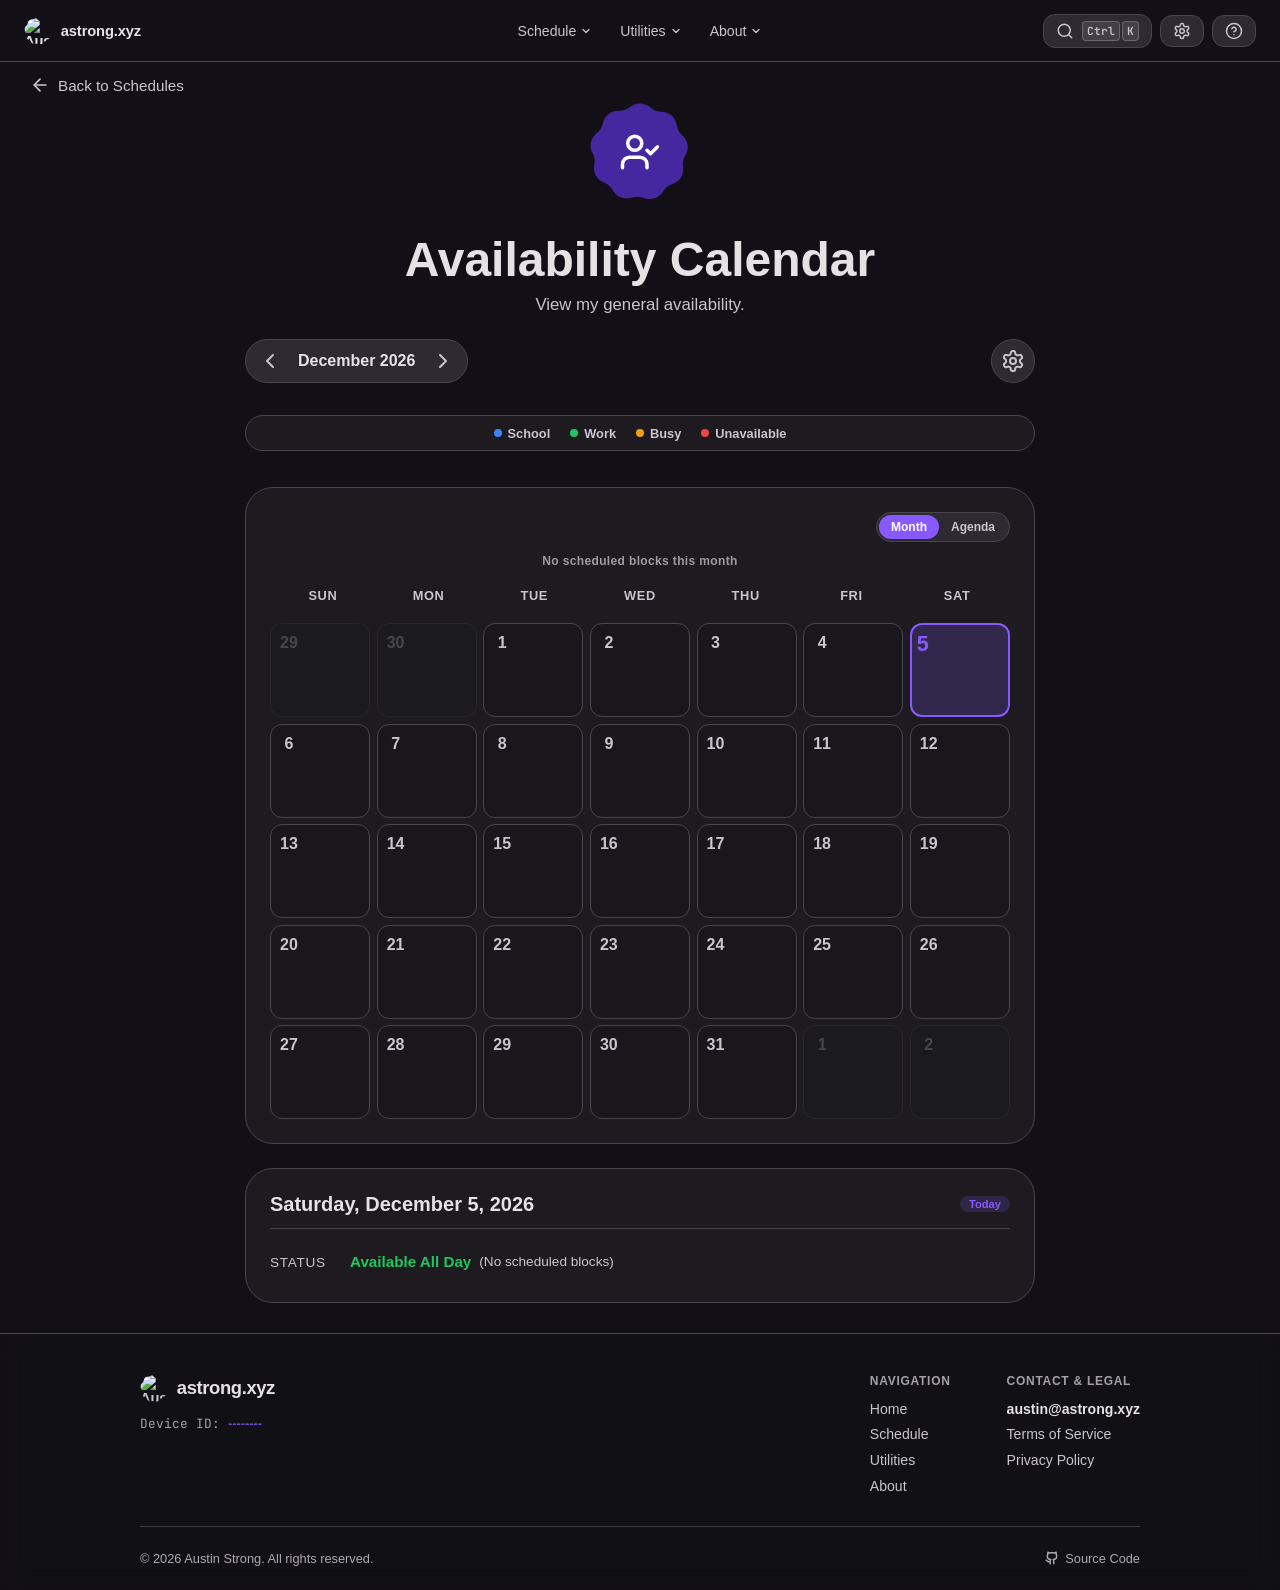
==== availability/index.html @ 1f0ec065 "feat: implement interactive availability schedule calendar with month and agenda views" ====
<!DOCTYPE html>
<html lang="en">

<head>
    <!-- Google tag (gtag.js) -->
    <script async src="https://www.googletagmanager.com/gtag/js?id=G-ZY51JBLESQ"></script>
    <script>
        window.dataLayer = window.dataLayer || [];
        function gtag(){dataLayer.push(arguments);}
        gtag('js', new Date());

        gtag('config', 'G-ZY51JBLESQ');
    </script>
    <meta charset="UTF-8">
    <meta name="viewport" content="width=device-width, initial-scale=1.0">
    <title>Availability Calendar - Austin Strong</title>
    <meta name="description" content="View my general availability, including school, work, busy, and unavailable times.">
    <link rel="icon" href="https://astrong.xyz/assets/images/pfp-nine-sided-cookie.png" type="image/png">
    <link rel="shortcut icon" href="https://astrong.xyz/assets/images/pfp-nine-sided-cookie.png" type="image/png">
    <link rel="apple-touch-icon" href="https://astrong.xyz/assets/images/pfp-nine-sided-cookie.png">
    <link rel="stylesheet" href="style.css?v=1">

    <!-- Discord & Open Graph Meta Tags -->
    <meta name="theme-color" content="#121016">
    <meta property="og:site_name" content="Austin Strong">
    <meta property="og:title" content="Availability Calendar - Austin Strong">
    <meta property="og:description" content="View my general availability, including school, work, busy, and unavailable times.">
    <meta property="og:type" content="website">
    <meta property="og:url" content="https://schedule.astrong.xyz/availability/">
    <meta property="og:image" content="https://astrong.xyz/assets/images/pfp-nine-sided-cookie.png">
    <meta property="og:image:alt" content="Austin Strong Profile">

    <!-- Twitter Card Meta Tags -->
    <meta name="twitter:card" content="summary_large_image">
    <meta name="twitter:title" content="Availability Calendar - Austin Strong">
    <meta name="twitter:description" content="View my general availability, including school, work, busy, and unavailable times.">
    <meta name="twitter:image" content="https://astrong.xyz/assets/images/pfp-nine-sided-cookie.png">

    <!-- Critical Loading Screen Styles -->
    <style>
        #astrong-loading-screen {
            position: fixed;
            top: 0;
            left: 0;
            width: 100vw;
            height: 100vh;
            background-color: #121016;
            display: flex;
            justify-content: center;
            align-items: center;
            z-index: 999999;
            opacity: 1;
            transition: opacity 0.3s ease, visibility 0.3s ease;
            visibility: visible;
        }
        #astrong-loading-screen.fade-out {
            opacity: 0;
            visibility: hidden;
        }
        .loading-spinner {
            width: 58px;
            height: 58px;
            animation: loading-spin 1.2s linear infinite;
            will-change: transform;
        }
        @keyframes loading-spin {
            to { transform: rotate(360deg); }
        }
    </style>
</head>

<body>
    <!-- Universal Loading Screen -->
    <div id="astrong-loading-screen">
        <svg viewBox="0 0 1 1" class="loading-spinner">
            <path d="M0.3955 0.0590C0.4007 0.0547 0.4033 0.0526 0.4057 0.0508C0.4615 0.0081 0.5385 0.0081 0.5943 0.0508C0.5967 0.0526 0.5993 0.0547 0.6045 0.0590C0.6068 0.0609 0.6079 0.0619 0.6091 0.0628C0.6354 0.0837 0.6675 0.0955 0.7010 0.0966C0.7024 0.0966 0.7039 0.0966 0.7069 0.0967C0.7136 0.0968 0.7170 0.0968 0.7199 0.0970C0.7898 0.1005 0.8488 0.1506 0.8644 0.2195C0.8651 0.2224 0.8657 0.2257 0.8670 0.2324C0.8675 0.2353 0.8678 0.2368 0.8681 0.2383C0.8749 0.2713 0.8921 0.3013 0.9170 0.3238C0.9181 0.3248 0.9192 0.3258 0.9215 0.3277C0.9265 0.3321 0.9291 0.3343 0.9313 0.3364C0.9825 0.3845 0.9959 0.4612 0.9640 0.5241C0.9627 0.5267 0.9610 0.5297 0.9577 0.5356C0.9563 0.5382 0.9556 0.5396 0.9549 0.5409C0.9391 0.5706 0.9331 0.6047 0.9379 0.6381C0.9381 0.6396 0.9383 0.6411 0.9388 0.6440C0.9399 0.6507 0.9404 0.6541 0.9408 0.6570C0.9495 0.7272 0.9109 0.7946 0.8465 0.8221C0.8438 0.8232 0.8406 0.8244 0.8343 0.8268C0.8315 0.8279 0.8301 0.8284 0.8288 0.8290C0.7978 0.8415 0.7715 0.8638 0.7539 0.8925C0.7531 0.8937 0.7524 0.8950 0.7508 0.8976C0.7474 0.9034 0.7457 0.9063 0.7441 0.9089C0.7061 0.9682 0.6337 0.9948 0.5668 0.9740C0.5640 0.9732 0.5608 0.9720 0.5545 0.9698C0.5517 0.9688 0.5503 0.9683 0.5489 0.9679C0.5171 0.9573 0.4829 0.9573 0.4511 0.9679C0.4497 0.9683 0.4483 0.9688 0.4455 0.9698C0.4392 0.9720 0.4360 0.9732 0.4332 0.9740C0.3663 0.9948 0.2939 0.9682 0.2559 0.9089C0.2543 0.9063 0.2526 0.9034 0.2492 0.8976C0.2476 0.8950 0.2469 0.8937 0.2461 0.8925C0.2285 0.8638 0.2022 0.8415 0.1712 0.8290C0.1699 0.8284 0.1685 0.8279 0.1657 0.8268C0.1594 0.8244 0.1562 0.8232 0.1535 0.8221C0.0891 0.7946 0.0505 0.7272 0.0592 0.6570C0.0596 0.6541 0.0601 0.6507 0.0612 0.6440C0.0617 0.6411 0.0619 0.6396 0.0621 0.6381C0.0669 0.6047 0.0609 0.5706 0.0451 0.5409C0.0444 0.5396 0.0437 0.5382 0.0423 0.5356C0.0390 0.5297 0.0373 0.5267 0.0360 0.5241C0.0041 0.4612 0.0175 0.3845 0.0687 0.3364C0.0709 0.3343 0.0735 0.3321 0.0785 0.3277C0.0808 0.3258 0.0819 0.3248 0.0830 0.3238C0.1079 0.3013 0.1251 0.2713 0.1319 0.2383C0.1322 0.2368 0.1325 0.2353 0.1330 0.2324C0.1343 0.2257 0.1349 0.2224 0.1356 0.2195C0.1512 0.1506 0.2102 0.1005 0.2801 0.0970C0.2830 0.0968 0.2864 0.0968 0.2931 0.0967C0.2961 0.0966 0.2976 0.0966 0.2990 0.0966C0.3325 0.0955 0.3646 0.0837 0.3909 0.0628C0.3921 0.0619 0.3932 0.0609 0.3955 0.0590Z" fill="#ffffff" />
        </svg>
    </div>

    <!-- Back Arrow -->
    <a href="https://schedule.astrong.xyz" class="back-link">
        <svg xmlns="http://www.w3.org/2000/svg" width="20" height="20" viewBox="0 0 24 24" fill="none" stroke="currentColor" stroke-width="2" stroke-linecap="round" stroke-linejoin="round" class="lucide lucide-arrow-left">
            <line x1="19" y1="12" x2="5" y2="12"></line>
            <polyline points="12 19 5 12 12 5"></polyline>
        </svg>
        Back to Schedules
    </a>

    <!-- Animated cookie shape at top of page -->
    <div class="pfp-wrapper" title="Click/tap to morph shape">
        <div class="pfp-icon-content">
            <svg xmlns="http://www.w3.org/2000/svg" width="24" height="24" viewBox="0 0 24 24" fill="none" stroke="currentColor" stroke-width="2" stroke-linecap="round" stroke-linejoin="round" class="lucide lucide-user-check">
                <path d="M16 21v-2a4 4 0 0 0-4-4H6a4 4 0 0 0-4 4v2" />
                <circle cx="9" cy="7" r="4" />
                <polyline points="16 11 18 13 22 9" />
            </svg>
        </div>
    </div>

    <div class="calendar-container">

        <!-- Uniform Title Heading -->
        <header class="portal-header">
            <div class="portal-title">Availability Calendar</div>
            <p class="portal-description">View my general availability.</p>
        </header>

        <!-- Calendar controls bar -->
        <div class="calendar-controls-bar">
            <div class="navigation-controls">
                <button id="prev-month" aria-label="Previous Month">
                    <svg xmlns="http://www.w3.org/2000/svg" width="24" height="24" viewBox="0 0 24 24" fill="none" stroke="currentColor" stroke-width="2" stroke-linecap="round" stroke-linejoin="round" class="lucide lucide-chevron-left">
                        <polyline points="15 18 9 12 15 6"></polyline>
                    </svg>
                </button>
                <h2 id="current-month-year">August 2026</h2>
                <button id="next-month" aria-label="Next Month">
                    <svg xmlns="http://www.w3.org/2000/svg" width="24" height="24" viewBox="0 0 24 24" fill="none" stroke="currentColor" stroke-width="2" stroke-linecap="round" stroke-linejoin="round" class="lucide lucide-chevron-right">
                        <polyline points="9 18 15 12 9 6"></polyline>
                    </svg>
                </button>
            </div>

            <div class="header-action-controls" style="display: flex; gap: 8px; align-items: center;">
                <button id="settings-toggle" class="settings-toggle" aria-label="Toggle Settings">
                    <svg xmlns="http://www.w3.org/2000/svg" width="24" height="24" viewBox="0 0 24 24" fill="none" stroke="currentColor" stroke-width="2" stroke-linecap="round" stroke-linejoin="round" class="lucide lucide-settings">
                        <path d="M12.22 2h-.44a2 2 0 0 0-2 2v.18a2 2 0 0 1-1 1.73l-.43.25a2 2 0 0 1-2 0l-.15-.08a2 2 0 0 0-2.73.73l-.22.38a2 2 0 0 0 .73 2.73l.15.1a2 2 0 0 1 1 1.72v.51a2 2 0 0 1-1 1.74l-.15.09a2 2 0 0 0-.73 2.73l.22.38a2 2 0 0 0 2.73.73l.15-.08a2 2 0 0 1 2 0l.43.25a2 2 0 0 1 1 1.73V20a2 2 0 0 0 2 2h.44a2 2 0 0 0 2-2v-.18a2 2 0 0 1 1-1.73l.43-.25a2 2 0 0 1 2 0l.15.08a2 2 0 0 0 2.73-.73l.22-.39a2 2 0 0 0-.73-2.73l-.15-.08a2 2 0 0 1-1-1.74v-.5a2 2 0 0 1 1-1.74l.15-.1a2 2 0 0 0 .73-2.73l-.22-.38a2 2 0 0 0-2.73-.73l-.15.08a2 2 0 0 1-2 0l-.43-.25a2 2 0 0 1-1-1.73V4a2 2 0 0 0-2-2z"></path>
                        <circle cx="12" cy="12" r="3"></circle>
                    </svg>
                </button>
            </div>
        </div>

        <!-- Collapsible Settings Tray -->
        <div id="settings-tray" class="settings-tray hidden">
            <div class="settings-group">
                <span class="settings-label">
                    <svg xmlns="http://www.w3.org/2000/svg" width="14" height="14" viewBox="0 0 24 24" fill="none" stroke="currentColor" stroke-width="2" stroke-linecap="round" stroke-linejoin="round"><circle cx="12" cy="12" r="10"/><polyline points="12 6 12 12 16 14"/></svg>
                    Time Format
                </span>
                <div class="toggle-group">
                    <button id="btn-format-12h" class="toggle-option active">12H</button>
                    <button id="btn-format-24h" class="toggle-option">24H</button>
                </div>
            </div>
            <div class="settings-group">
                <span class="settings-label">
                    <svg xmlns="http://www.w3.org/2000/svg" width="14" height="14" viewBox="0 0 24 24" fill="none" stroke="currentColor" stroke-width="2" stroke-linecap="round" stroke-linejoin="round"><rect x="3" y="4" width="18" height="18" rx="2" ry="2"/><line x1="16" y1="2" x2="16" y2="6"/><line x1="8" y1="2" x2="8" y2="6"/><line x1="3" y1="10" x2="21" y2="10"/></svg>
                    Week Start
                </span>
                <div class="toggle-group">
                    <button id="btn-week-sun" class="toggle-option active">Sun</button>
                    <button id="btn-week-mon" class="toggle-option">Mon</button>
                </div>
            </div>
            <div class="settings-group">
                <span class="settings-label">
                    <svg xmlns="http://www.w3.org/2000/svg" width="14" height="14" viewBox="0 0 24 24" fill="none" stroke="currentColor" stroke-width="2" stroke-linecap="round" stroke-linejoin="round"><path d="M1 12s4-8 11-8 11 8 11 8-4 8-11 8-11-8-11-8z"/><circle cx="12" cy="12" r="3"/></svg>
                    Adjacent Days
                </span>
                <div class="toggle-group">
                    <button id="btn-adjacent-on" class="toggle-option active">Show</button>
                    <button id="btn-adjacent-off" class="toggle-option">Hide</button>
                </div>
            </div>
            <div class="settings-group">
                <span class="settings-label">
                    <svg xmlns="http://www.w3.org/2000/svg" width="14" height="14" viewBox="0 0 24 24" fill="none" stroke="currentColor" stroke-width="2" stroke-linecap="round" stroke-linejoin="round"><path d="M21 15v4a2 2 0 0 1-2 2H5a2 2 0 0 1-2-2v-4"/><polyline points="7 10 12 15 17 10"/><line x1="12" y1="15" x2="12" y2="3"/></svg>
                    Export Events
                </span>
                <div class="export-tray-buttons">
                    <button id="export-ics-btn" class="export-tray-btn" title="Download iCal (.ics) File">
                        <svg xmlns="http://www.w3.org/2000/svg" width="14" height="14" viewBox="0 0 24 24" fill="none" stroke="currentColor" stroke-width="2" stroke-linecap="round" stroke-linejoin="round">
                            <path d="M21 15v4a2 2 0 0 1-2 2H5a2 2 0 0 1-2-2v-4"/>
                            <polyline points="7 10 12 15 17 10"/>
                            <line x1="12" y1="15" x2="12" y2="3"/>
                        </svg>
                        <span>Export as .ics</span>
                    </button>
                </div>
            </div>
        </div>

        <!-- Legend / Event Key -->
        <div class="event-legend-bar">
            <div class="legend-item"><span class="legend-dot dot-school"></span><span>School</span></div>
            <div class="legend-item"><span class="legend-dot dot-work"></span><span>Work</span></div>
            <div class="legend-item"><span class="legend-dot dot-busy"></span><span>Busy</span></div>
            <div class="legend-item"><span class="legend-dot dot-unavailable"></span><span>Unavailable</span></div>
        </div>

        <!-- Calendar Card -->
        <main class="calendar-card">
            <!-- View Switcher -->
            <div class="view-switcher-container">
                <div class="view-switcher">
                    <button id="btn-view-month" class="switcher-btn active">Month</button>
                    <button id="btn-view-agenda" class="switcher-btn">Agenda</button>
                </div>
            </div>

            <!-- Month Summary -->
            <div class="month-summary" id="month-summary"></div>

            <!-- Month Calendar Grid View -->
            <div id="month-view-container">
                <!-- Weekdays Label Header -->
                <div class="weekdays-grid" id="weekdays-header">
                    <div>Sun</div>
                    <div>Mon</div>
                    <div>Tue</div>
                    <div>Wed</div>
                    <div>Thu</div>
                    <div>Fri</div>
                    <div>Sat</div>
                </div>

                <!-- Calendar Days Grid -->
                <div id="calendar-days" class="days-grid">
                    <!-- Injected dynamically by script.js -->
                </div>
            </div>

            <!-- Agenda/List View Container -->
            <div id="agenda-view-container" class="hidden">
                <div id="agenda-list" class="agenda-list">
                    <!-- Injected dynamically by script.js -->
                </div>
            </div>
        </main>

        <!-- Selected Day Shift Detail Panel -->
        <section class="details-card" id="details-card">
            <div class="details-placeholder" id="details-placeholder">
                <svg xmlns="http://www.w3.org/2000/svg" width="40" height="40" viewBox="0 0 24 24" fill="none" stroke="currentColor" stroke-width="2" stroke-linecap="round" stroke-linejoin="round" class="lucide lucide-calendar" style="margin-bottom: 0.5rem;">
                    <rect x="3" y="4" width="18" height="18" rx="2" ry="2"></rect>
                    <line x1="16" y1="2" x2="16" y2="6"></line>
                    <line x1="8" y1="2" x2="8" y2="6"></line>
                    <line x1="3" y1="10" x2="21" y2="10"></line>
                </svg>
                <p>Select a day to view detailed availability.</p>
            </div>
            <div class="details-content hidden" id="details-content">
                <div class="details-header">
                    <h3 id="details-date">Date</h3>
                    <span class="countdown-badge" id="details-countdown"></span>
                </div>
                <div class="details-body" id="details-events-list">
                    <!-- Injected dynamically -->
                </div>
            </div>
        </section>
    </div>

    <!-- Scripts -->
    <script src="/universal.js" defer></script>
    <script src="script.js" defer></script>
</body>

</html>
---- availability/style.css ----
@import "../starbucks/style.css";

/* Legend Bar */
.event-legend-bar {
    display: flex;
    justify-content: center;
    align-items: center;
    flex-wrap: wrap;
    gap: 1.25rem;
    padding: 0.6rem 1.25rem;
    margin-bottom: 0.75rem;
    background: var(--surface);
    border: 1px solid var(--outline);
    border-radius: 20px;
    animation: slide-down 0.2s ease-out;
}

.legend-item {
    display: inline-flex;
    align-items: center;
    gap: 6px;
    font-size: 0.8rem;
    font-weight: 600;
    color: var(--on-surface-variant);
    user-select: none;
    -webkit-user-select: none;
}

.legend-dot {
    width: 8px;
    height: 8px;
    border-radius: 50%;
    display: inline-block;
    flex-shrink: 0;
}

.dot-school { background: #3b82f6; }
.dot-work { background: #22c55e; }
.dot-busy { background: #f59e0b; }
.dot-unavailable { background: #ef4444; }

/* Day Cell Layout (Desktop): Increased vertical space to fit 3 events cleanly */
.day-cell {
    min-height: 94px;
    aspect-ratio: auto;
    padding: 6px 5px;
    display: flex;
    flex-direction: column;
    justify-content: flex-start;
    align-items: flex-start;
    gap: 3px;
    box-sizing: border-box;
}

.day-cell .day-number {
    margin-bottom: 1px;
    flex-shrink: 0;
}

.day-cell-spacer {
    min-height: 94px;
    aspect-ratio: auto;
}

/* Event Container & Chips (Desktop) */
.day-events-container {
    display: flex;
    flex-direction: column;
    gap: 2px;
    width: 100%;
    margin-top: auto;
}

.shift-tag {
    font-size: 0.65rem;
    font-weight: 600;
    border-radius: 4px;
    padding: 2px 4px;
    width: 100%;
    text-align: center;
    white-space: nowrap;
    overflow: hidden;
    text-overflow: ellipsis;
    box-sizing: border-box;
    line-height: 1.35;
    margin-top: 0;
}

.shift-tag.tag-school {
    background: #1e3a8a;
    color: #93c5fd;
}
:root.light-mode .shift-tag.tag-school {
    background: #dbeafe;
    color: #1e40af;
}

.shift-tag.tag-work {
    background: #14532d;
    color: #86efac;
}
:root.light-mode .shift-tag.tag-work {
    background: #dcfce7;
    color: #166534;
}

.shift-tag.tag-busy {
    background: #78350f;
    color: #fde68a;
}
:root.light-mode .shift-tag.tag-busy {
    background: #fef3c7;
    color: #92400e;
}

.shift-tag.tag-unavailable {
    background: #7f1d1d;
    color: #fca5a5;
}
:root.light-mode .shift-tag.tag-unavailable {
    background: #fee2e2;
    color: #991b1b;
}

.shift-tag.tag-more {
    background: var(--surface-variant);
    color: var(--on-surface-variant);
    font-weight: 500;
    opacity: 0.85;
}

/* Day Dots Container (Mobile indicator dots) */
.day-dots-container {
    display: none;
    justify-content: center;
    align-items: center;
    gap: 3px;
    margin-top: 3px;
    width: 100%;
    flex-wrap: wrap;
}

.event-dot {
    width: 5px;
    height: 5px;
    border-radius: 50%;
    display: inline-block;
    flex-shrink: 0;
}

/* Event Detail Items in Details Panel */
.availability-event-item {
    display: flex;
    flex-direction: column;
    gap: 0.35rem;
    padding: 0.75rem 0;
    border-bottom: 1px solid var(--outline);
}

.availability-event-item:last-child {
    border-bottom: none;
    padding-bottom: 0;
}

.availability-event-item:first-child {
    padding-top: 0;
}

.event-type-badge {
    font-size: 0.7rem;
    font-weight: 700;
    padding: 2px 8px;
    border-radius: 12px;
    width: fit-content;
    text-transform: uppercase;
    letter-spacing: 0.04em;
    margin-bottom: 0.2rem;
}

.badge-school {
    background: rgba(59, 130, 246, 0.18);
    color: #60a5fa;
    border: 1px solid rgba(59, 130, 246, 0.4);
}

.badge-work {
    background: rgba(34, 197, 94, 0.18);
    color: #4ade80;
    border: 1px solid rgba(34, 197, 94, 0.4);
}

.badge-busy {
    background: rgba(245, 158, 11, 0.18);
    color: #fbbf24;
    border: 1px solid rgba(245, 158, 11, 0.4);
}

.badge-unavailable {
    background: rgba(239, 68, 68, 0.18);
    color: #f87171;
    border: 1px solid rgba(239, 68, 68, 0.4);
}

/* Agenda View Typography: Labels bold, times regular */
.agenda-time {
    font-weight: 400;
}

.agenda-time-range {
    font-weight: 400;
}

.agenda-event-label {
    font-weight: 700;
    color: var(--on-surface);
}

.agenda-event-time-val {
    font-weight: 400;
    color: var(--on-surface-variant);
}

/* Mobile Responsiveness */
@media (max-width: 768px) {
    .event-legend-bar {
        gap: 0.75rem;
        padding: 0.5rem 0.75rem;
    }
    .legend-item {
        font-size: 0.75rem;
    }
}

/* Mobile View (<= 600px): Hide text tags and show respective colored dots instead */
@media (max-width: 600px) {
    .day-events-container {
        display: none !important;
    }

    .day-dots-container {
        display: flex;
    }

    .day-cell {
        min-height: auto;
        aspect-ratio: 1;
        justify-content: center;
        align-items: center;
        padding: 0.25rem;
        border-radius: 8px;
    }

    .day-cell-spacer {
        min-height: auto;
        aspect-ratio: 1;
    }

    .day-number {
        margin: 0;
        font-size: 0.82rem;
        width: 22px;
        height: 22px;
    }

    .event-legend-bar {
        gap: 0.5rem;
        padding: 0.4rem 0.6rem;
    }

    .legend-item {
        font-size: 0.7rem;
        gap: 4px;
    }

    .legend-dot {
        width: 7px;
        height: 7px;
    }
}

@media (max-width: 420px) {
    .day-cell {
        padding: 0.2rem;
        border-radius: 6px;
    }

    .day-number {
        font-size: 0.78rem;
        width: 20px;
        height: 20px;
    }

    .event-dot {
        width: 4.5px;
        height: 4.5px;
    }

    .day-dots-container {
        gap: 2.5px;
        margin-top: 2px;
    }

    .event-type-badge {
        font-size: 0.65rem;
        padding: 1px 6px;
    }
}
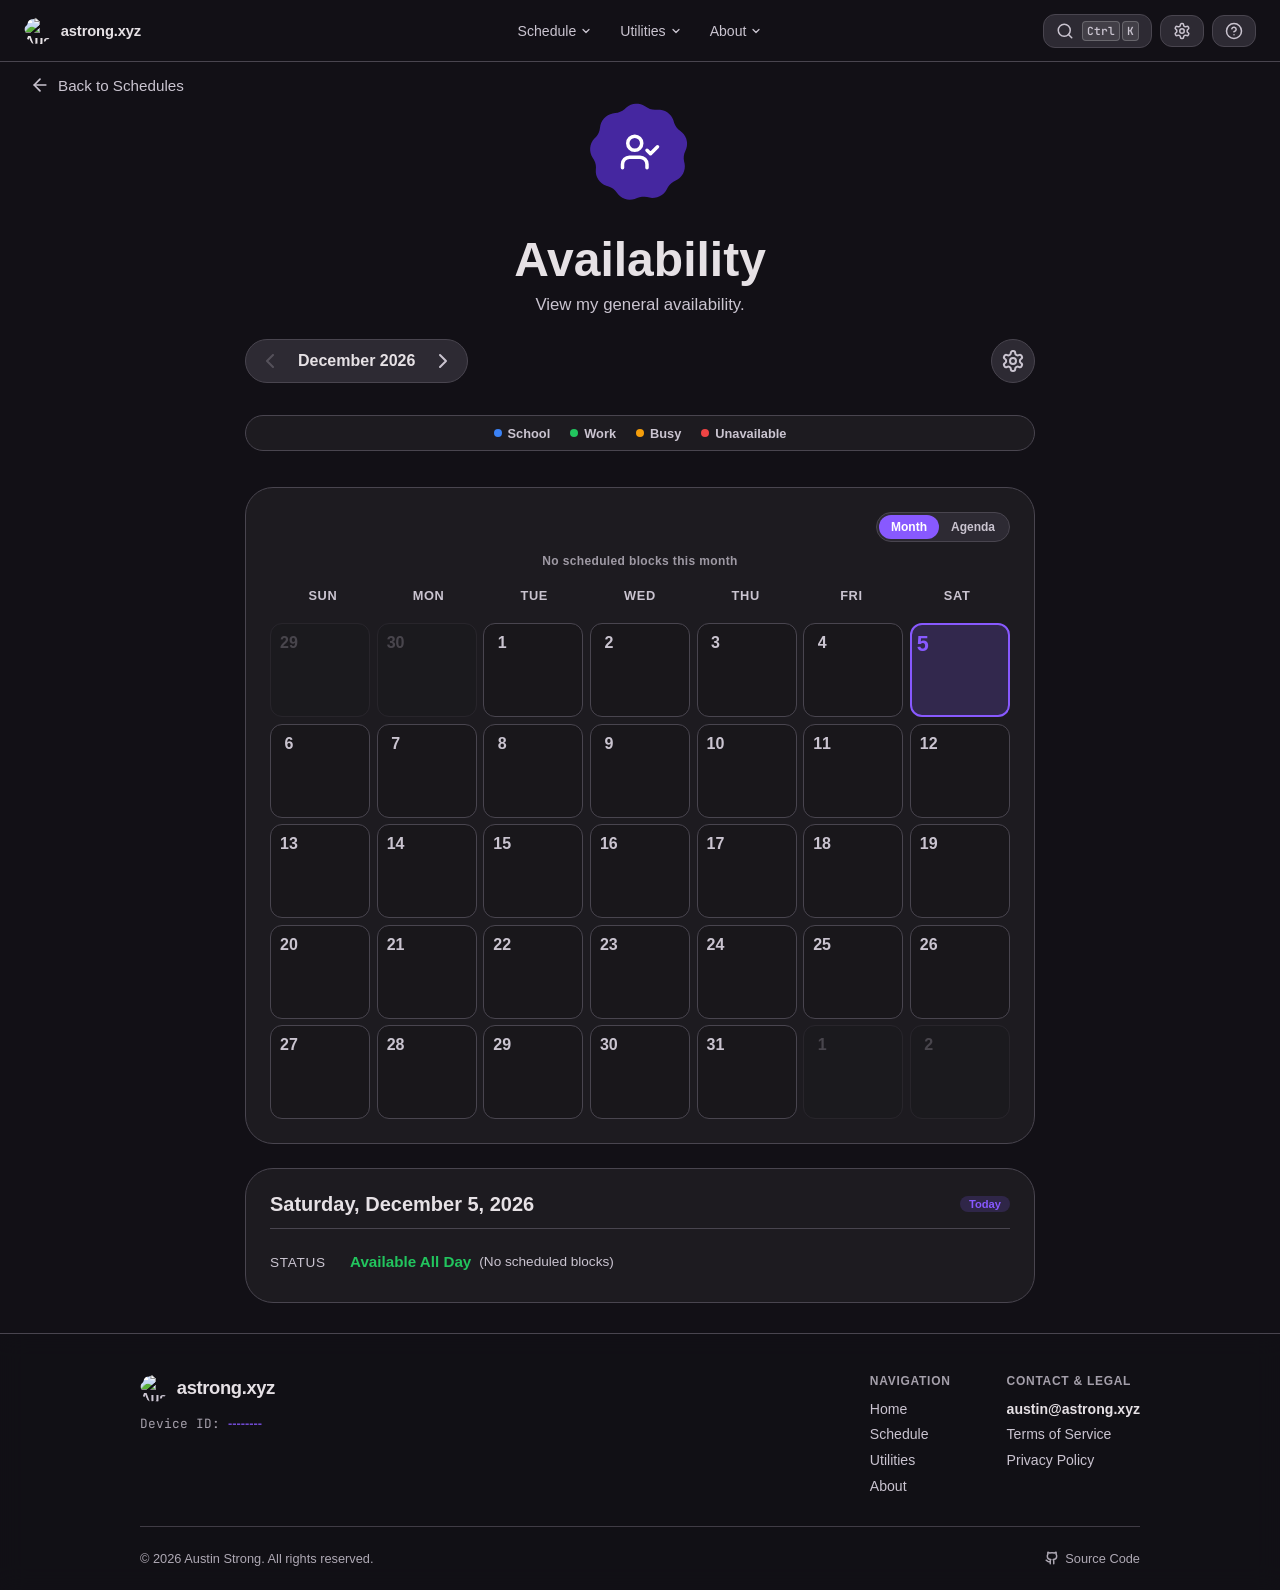
==== commit 8a90c5a6: "feat: add school and availability schedule pages with semester toggling and loading animations" ====
--- a/availability/index.html
+++ b/availability/index.html
@@ -13,7 +13,7 @@
     </script>
     <meta charset="UTF-8">
     <meta name="viewport" content="width=device-width, initial-scale=1.0">
-    <title>Availability Calendar - Austin Strong</title>
+    <title>Availability - Austin Strong</title>
     <meta name="description" content="View my general availability, including school, work, busy, and unavailable times.">
     <link rel="icon" href="https://astrong.xyz/assets/images/pfp-nine-sided-cookie.png" type="image/png">
     <link rel="shortcut icon" href="https://astrong.xyz/assets/images/pfp-nine-sided-cookie.png" type="image/png">
@@ -23,7 +23,7 @@
     <!-- Discord & Open Graph Meta Tags -->
     <meta name="theme-color" content="#121016">
     <meta property="og:site_name" content="Austin Strong">
-    <meta property="og:title" content="Availability Calendar - Austin Strong">
+    <meta property="og:title" content="Availability - Austin Strong">
     <meta property="og:description" content="View my general availability, including school, work, busy, and unavailable times.">
     <meta property="og:type" content="website">
     <meta property="og:url" content="https://schedule.astrong.xyz/availability/">
@@ -32,7 +32,7 @@
 
     <!-- Twitter Card Meta Tags -->
     <meta name="twitter:card" content="summary_large_image">
-    <meta name="twitter:title" content="Availability Calendar - Austin Strong">
+    <meta name="twitter:title" content="Availability - Austin Strong">
     <meta name="twitter:description" content="View my general availability, including school, work, busy, and unavailable times.">
     <meta name="twitter:image" content="https://astrong.xyz/assets/images/pfp-nine-sided-cookie.png">
 
@@ -101,7 +101,7 @@
 
         <!-- Uniform Title Heading -->
         <header class="portal-header">
-            <div class="portal-title">Availability Calendar</div>
+            <div class="portal-title">Availability</div>
             <p class="portal-description">View my general availability.</p>
         </header>
 
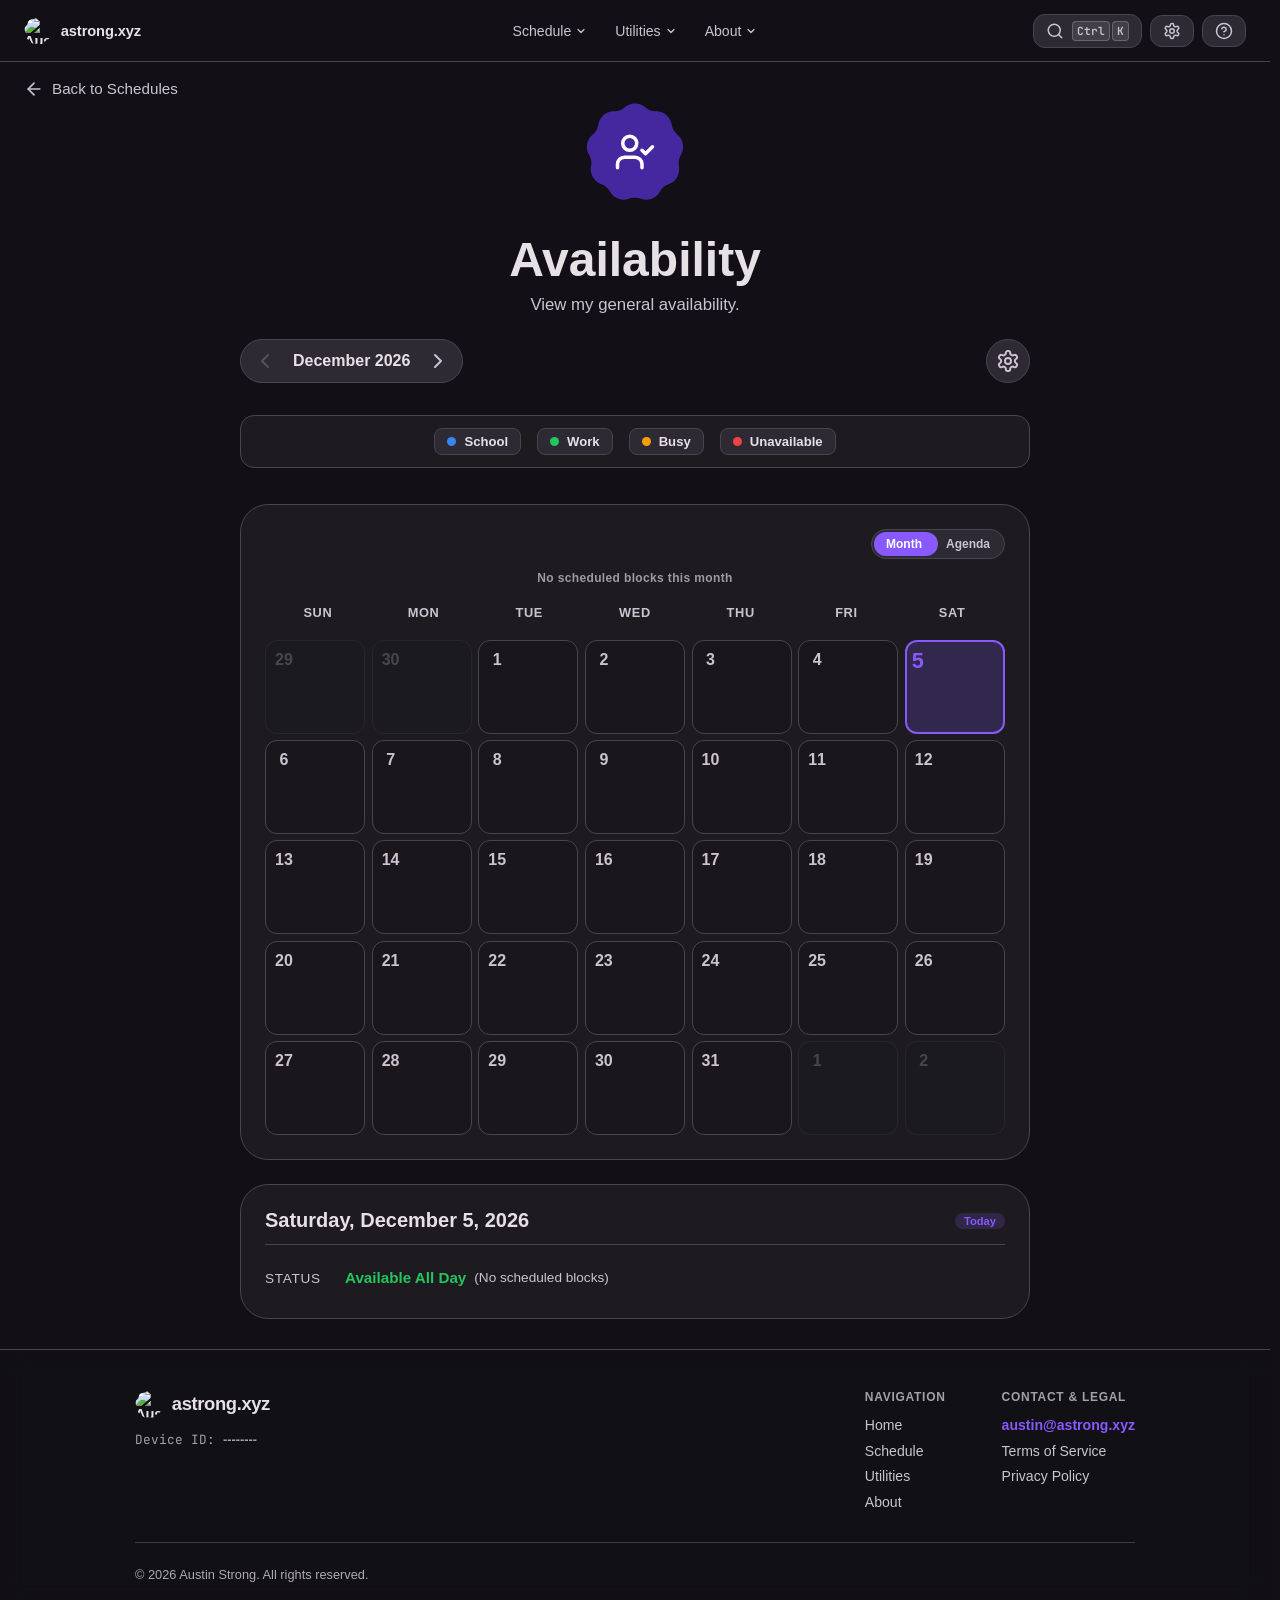
==== commit 0b624649: "feat: initialize availability portal with sub-pages for school and starbucks schedules" ====
--- a/availability/index.html
+++ b/availability/index.html
@@ -18,7 +18,1952 @@
     <link rel="icon" href="https://astrong.xyz/assets/images/pfp-nine-sided-cookie.png" type="image/png">
     <link rel="shortcut icon" href="https://astrong.xyz/assets/images/pfp-nine-sided-cookie.png" type="image/png">
     <link rel="apple-touch-icon" href="https://astrong.xyz/assets/images/pfp-nine-sided-cookie.png">
-    <link rel="stylesheet" href="style.css?v=1">
+    <!-- Asset Path Normalization -->
+    <script>
+        (function() {
+            if (!window.location.pathname.endsWith('/') && !window.location.pathname.split('/').pop().includes('.')) {
+                var base = document.createElement('base');
+                base.href = window.location.pathname + '/';
+                document.head.appendChild(base);
+            }
+        })();
+    </script>
+
+    <!-- Google Fonts Preconnect & Stylesheet -->
+    <link rel="preconnect" href="https://fonts.googleapis.com">
+    <link rel="preconnect" href="https://fonts.gstatic.com" crossorigin>
+    <link href="https://fonts.googleapis.com/css2?family=JetBrains+Mono:wght@400;500;600;700&family=Google+Sans+Flex:opsz,slnt,wdth,wght,GRAD,ROND@6..144,-10..0,25..151,1..1000,0..100,0..100&display=swap" rel="stylesheet">
+
+    <!-- Critical Inlined Page Styles -->
+    <style id="availability-critical-styles">
+
+
+:root {
+    /* Consistent Color variables mapped from palette.css */
+    --background: #121016;
+    --surface: #1d1b20;
+    --surface-variant: #2d2a33;
+    --primary: #8859ff;
+    --primary-container: #4527a0;
+    --on-primary: #ffffff;
+    --on-surface: #e6e1e5;
+    --on-surface-variant: #cac4d0;
+    --outline: #49454f;
+    --highlight-color: #8859ff;
+    --highlight-bg: #f2edff;
+}
+
+* {
+    margin: 0;
+    padding: 0;
+    box-sizing: border-box;
+    outline: none;
+    -webkit-tap-highlight-color: transparent;
+    font-family: 'Google Sans Flex', sans-serif;
+    -webkit-user-drag: none;
+}
+
+img {
+    -webkit-user-select: none;
+    -webkit-user-drag: none;
+    user-select: none;
+}
+
+::placeholder {
+    -webkit-user-select: none;
+    user-select: none;
+}
+
+*::selection {
+    color: var(--highlight-color);
+    background: var(--highlight-bg);
+}
+
+/* Custom Scrollbars - Theme Responsive & Rounded */
+::-webkit-scrollbar {
+    width: 8px;
+    height: 8px;
+}
+
+::-webkit-scrollbar-track {
+    background: transparent;
+}
+
+::-webkit-scrollbar-thumb {
+    background: color-mix(in srgb, var(--on-surface, #e6e1e5) 18%, transparent);
+    border-radius: 9999px;
+    border: 2px solid transparent;
+    background-clip: padding-box;
+    transition: background-color 0.2s ease;
+}
+
+::-webkit-scrollbar-thumb:hover {
+    background: var(--primary, #8859ff);
+    border: 1px solid transparent;
+    background-clip: padding-box;
+}
+
+::-webkit-scrollbar-corner {
+    background: transparent;
+}
+
+:root.light-mode ::-webkit-scrollbar-thumb {
+    background: color-mix(in srgb, var(--on-surface, #1d1b20) 22%, transparent);
+    border: 2px solid transparent;
+    background-clip: padding-box;
+}
+
+:root.light-mode ::-webkit-scrollbar-thumb:hover {
+    background: var(--primary, #8859ff);
+    border: 1px solid transparent;
+    background-clip: padding-box;
+}
+
+* {
+    scrollbar-width: thin;
+    scrollbar-color: color-mix(in srgb, var(--on-surface, #e6e1e5) 18%, transparent) transparent;
+}
+
+:root.light-mode * {
+    scrollbar-color: color-mix(in srgb, var(--on-surface, #1d1b20) 22%, transparent) transparent;
+}
+
+.pfp-wrapper,
+.back-link,
+.portal-title,
+.portal-header p,
+.portal-card,
+.card-action,
+.portal-card h2,
+.portal-card p {
+    -webkit-touch-callout: none;
+    -webkit-user-select: none;
+    user-select: none;
+}
+
+body {
+    min-height: 100vh;
+    background: var(--background);
+    color: var(--on-surface);
+    font-family: 'Google Sans Flex', sans-serif;
+    display: flex;
+    flex-direction: column;
+    justify-content: flex-start;
+    align-items: center;
+    padding: 0; margin: 0; margin: 0;
+    
+}
+
+/* Cookie shapes styling matching homepage exactly */
+.pfp-wrapper {
+    margin-top: 40px;
+    margin-bottom: -10px;
+    width: clamp(80px, 8vw, 100px);
+    height: clamp(80px, 8vw, 100px);
+    clip-path: url('#active-clip');
+    display: flex;
+    justify-content: center;
+    align-items: center;
+    flex-shrink: 0;
+    cursor: pointer;
+}
+
+.pfp-wrapper img {
+    width: 100%;
+    height: 100%;
+    object-fit: cover;
+    user-select: none;
+}
+
+.pfp-icon-content {
+    width: 100%;
+    height: 100%;
+    background: var(--primary-container); /* Theme-responsive icon background */
+    display: flex;
+    justify-content: center;
+    align-items: center;
+}
+
+.pfp-icon-content svg {
+    width: 42%;
+    height: 42%;
+    color: var(--on-primary-container, #ffffff);
+}
+
+.portal-container {
+    padding: 40px 15px 30px;
+    width: 100%;
+    max-width: 850px;
+    display: flex;
+    flex-direction: column;
+    gap: 1.5rem;
+}
+
+.back-link {
+    position: absolute;
+    top: calc(var(--astrong-header-height, 61.6px) + var(--astrong-header-spacing, 17.2px));
+    left: var(--astrong-header-left, 1.5rem);
+    z-index: 1000;
+    display: inline-flex;
+    align-items: center;
+    gap: 0.5rem;
+    color: var(--on-surface-variant);
+    text-decoration: none;
+    font-size: 0.95rem;
+    font-weight: 500;
+    transition: color 0.2s ease;
+}
+
+.back-link:hover {
+    color: var(--on-surface);
+}
+
+.back-link svg {
+    transition: transform 0.2s ease;
+}
+
+.back-link:hover svg {
+    transform: translateX(-4px);
+}
+
+.portal-header {
+    text-align: center;
+}
+
+.portal-title {
+    font-size: 3rem;
+    font-weight: 800;
+    font-variation-settings: 'ROND' 100, 'wdth' 85;
+    color: var(--on-surface);
+    margin-bottom: 0.5rem;
+}
+
+.portal-header p {
+    font-size: 1.05rem;
+    color: var(--on-surface-variant);
+    font-weight: 500;
+}
+
+.portal-grid {
+    display: grid;
+    grid-template-columns: repeat(2, 1fr);
+    gap: 1.25rem;
+    width: 100%;
+}
+
+/* Material 3 Expressive Card design */
+.portal-card {
+    width: 100%;
+    background: var(--surface);
+    border: 1px solid var(--outline);
+    border-radius: 24px;
+    padding: 1.25rem 1.5rem;
+    cursor: pointer;
+    text-decoration: none;
+    color: var(--on-surface);
+    display: flex;
+    justify-content: space-between;
+    align-items: center;
+    gap: 1.5rem;
+    transition: background-color 0.2s ease, border-color 0.2s ease;
+}
+
+.portal-card:hover {
+    background: var(--surface-variant);
+    border-color: var(--primary);
+}
+
+.card-left {
+    display: flex;
+    align-items: center;
+    gap: 1rem;
+}
+
+.card-icon {
+    width: 44px;
+    height: 44px;
+    background: rgba(255, 255, 255, 0.05);
+    border: 1px solid var(--outline);
+    border-radius: 12px;
+    display: flex;
+    justify-content: center;
+    align-items: center;
+    flex-shrink: 0;
+    color: var(--primary);
+    transition: background-color 0.2s ease, color 0.2s ease, border-color 0.2s ease;
+}
+
+.portal-card:hover .card-icon {
+    background: var(--primary-container);
+    color: var(--on-primary-container, #ffffff);
+    border-color: var(--primary-container);
+}
+
+.card-icon img {
+    width: 100%;
+    height: 100%;
+    object-fit: contain;
+    border-radius: 8px; /* Slightly rounded edges for inner images like Starbucks */
+}
+
+.card-text {
+    display: flex;
+    flex-direction: column;
+    text-align: left;
+    gap: 4px;
+}
+
+.portal-card h2 {
+    font-size: 1.15rem;
+    font-weight: 700;
+    color: var(--on-surface);
+    margin: 0;
+}
+
+.portal-card p {
+    font-size: 0.85rem;
+    color: var(--on-surface-variant);
+    margin: 0;
+    line-height: 1.4;
+}
+
+.card-action {
+    display: flex;
+    align-items: center;
+    color: var(--on-surface-variant);
+    transition: color 0.2s ease;
+}
+
+.portal-card:hover .card-action {
+    color: var(--primary);
+}
+
+/* Mobile responsive adjustments */
+@media (max-width: 768px) {
+    body {
+        padding-top: 0;
+    }
+
+    .back-link {
+        position: relative;
+        top: auto;
+        left: auto;
+        align-self: flex-start;
+        width: auto;
+        margin: 0.6rem 0.85rem 0.4rem;
+    }
+
+    .pfp-wrapper {
+    margin-top: 40px;
+    margin-bottom: -10px;
+        height: 25vw;
+        width: 25vw;
+    }
+
+    .portal-container {
+        max-width: 450px;
+    }
+
+    .portal-grid {
+        grid-template-columns: 1fr;
+        gap: 0.75rem;
+    }
+
+    .portal-title {
+        font-size: 2.25rem;
+    }
+
+    .portal-card {
+        padding: 1rem 1.25rem;
+        gap: 1rem;
+        border-radius: 20px;
+    }
+
+    .card-left {
+        gap: 0.75rem;
+    }
+}
+
+/* Card right-arrow slide animation */
+.portal-card .card-action svg {
+    transition: transform 0.2s ease;
+}
+
+.portal-card:hover .card-action svg {
+    transform: translateX(4px);
+}
+
+.find-time-card:hover .card-action svg {
+    transform: translate(4px, -4px);
+}
+
+
+
+:root {
+    /* Consistent Color variables mapped from palette.css */
+    --background: #121016;
+    --surface: #1d1b20;
+    --surface-variant: #2d2a33;
+    --primary: #8859ff;
+    --primary-container: #4527a0;
+    --on-primary: #ffffff;
+    --on-surface: #e6e1e5;
+    --on-surface-variant: #cac4d0;
+    --outline: #49454f;
+    --highlight-color: #8859ff;
+    --highlight-bg: #f2edff;
+
+    /* Starbucks accent colors using the unified purple theme */
+    --brand-green: var(--primary);
+    --brand-green-container: var(--primary-container);
+
+    --cell-background: rgba(0, 0, 0, 0.15);
+}
+
+:root.light-mode {
+    --cell-background: rgba(0, 0, 0, 0.04);
+}
+
+* {
+    margin: 0;
+    padding: 0;
+    box-sizing: border-box;
+    outline: none;
+    -webkit-tap-highlight-color: transparent;
+    font-family: 'Google Sans Flex', sans-serif;
+    -webkit-user-drag: none;
+}
+
+img {
+    -webkit-user-select: none;
+    -webkit-user-drag: none;
+    user-select: none;
+}
+
+::placeholder {
+    -webkit-user-select: none;
+    user-select: none;
+}
+
+*::selection {
+    color: var(--highlight-color);
+    background: var(--highlight-bg);
+}
+
+/* Custom Scrollbars */
+::-webkit-scrollbar {
+    width: 8px;
+    height: 8px;
+}
+
+::-webkit-scrollbar-track {
+    background: transparent;
+}
+
+::-webkit-scrollbar-thumb {
+    background: color-mix(in srgb, var(--on-surface, #e6e1e5) 18%, transparent);
+    border-radius: 9999px;
+}
+
+::-webkit-scrollbar-thumb:hover {
+    background: var(--primary);
+}
+
+/* Firefox Support */
+* {
+    scrollbar-width: thin;
+    scrollbar-color: rgba(255, 255, 255, 0.16) transparent;
+}
+
+body,
+.calendar-container,
+.portal-header,
+.portal-title,
+.portal-description,
+.month-summary,
+#month-summary,
+.calendar-card,
+.details-card,
+.details-header,
+.details-body,
+.detail-row,
+.detail-label,
+.note-val,
+#details-notes,
+.countdown-badge,
+#details-countdown,
+.agenda-list,
+.agenda-item,
+.agenda-date-info,
+.agenda-details,
+.agenda-time,
+.agenda-time-range,
+.agenda-duration,
+.agenda-notes,
+.back-link,
+.logo,
+.navigation-controls,
+#current-month-year,
+button,
+.weekdays-grid,
+.weekdays-grid div,
+.day-cell,
+.day-number,
+.shift-tag,
+.status-badge,
+.brand,
+.brand h1,
+.subtitle,
+.settings-toggle,
+.settings-tray,
+.settings-label,
+.toggle-group,
+.toggle-option,
+.view-switcher-container,
+.view-switcher,
+.switcher-btn,
+.agenda-weekday,
+.agenda-day,
+#details-date,
+.details-placeholder,
+img,
+svg {
+    -webkit-touch-callout: none;
+    -webkit-user-select: none;
+    user-select: none;
+}
+
+body {
+    min-height: 100vh;
+    background: var(--background);
+    color: var(--on-surface);
+    font-family: 'Google Sans Flex', sans-serif;
+    display: flex;
+    flex-direction: column;
+    justify-content: flex-start;
+    align-items: center;
+    padding: 0; margin: 0; margin: 0;
+    position: relative;
+    overflow-x: hidden;
+}
+
+.calendar-container {
+    padding: 40px 15px 30px;
+    position: relative;
+    z-index: 2;
+    width: 100%;
+    max-width: 820px;
+    display: flex;
+    flex-direction: column;
+    gap: 1.5rem;
+}
+
+.back-link {
+    position: absolute;
+    top: calc(var(--astrong-header-height, 61.6px) + var(--astrong-header-spacing, 17.2px));
+    left: var(--astrong-header-left, 1.5rem);
+    z-index: 1000;
+    display: inline-flex;
+    align-items: center;
+    gap: 0.5rem;
+    color: var(--on-surface-variant);
+    text-decoration: none;
+    font-size: 0.95rem;
+    font-weight: 500;
+    transition: color 0.2s ease;
+}
+
+.back-link:hover {
+    color: var(--on-surface);
+}
+
+.calendar-controls-bar {
+    display: flex;
+    justify-content: space-between;
+    align-items: center;
+    flex-wrap: wrap;
+    gap: 1rem;
+    width: 100%;
+    margin-bottom: 0.5rem;
+}
+
+/* Material 3 Styled Pill Controls */
+.navigation-controls {
+    display: flex;
+    align-items: center;
+    gap: 0.75rem;
+    background: var(--surface-variant);
+    border: 1px solid var(--outline);
+    border-radius: 30px;
+    height: 44px;
+    padding: 0 0.5rem;
+}
+
+.navigation-controls button {
+    background: none;
+    border: none;
+    color: var(--on-surface-variant);
+    cursor: pointer;
+    width: 32px;
+    height: 32px;
+    border-radius: 50%;
+    display: flex;
+    justify-content: center;
+    align-items: center;
+    transition: all 0.2s ease;
+}
+
+.navigation-controls button:hover {
+    color: var(--on-surface);
+    background: color-mix(in srgb, var(--on-surface) 10%, transparent);
+}
+
+
+
+#current-month-year {
+    font-size: 1rem;
+    font-weight: 600;
+    min-width: 110px;
+    text-align: center;
+    cursor: pointer;
+    transition: color 0.2s ease;
+}
+
+#current-month-year:hover {
+    color: var(--primary);
+}
+
+.export-ics-btn {
+    display: inline-flex;
+    align-items: center;
+    gap: 6px;
+    height: 44px;
+    box-sizing: border-box;
+    background: var(--surface-variant, #2d2a33);
+    border: 1px solid var(--outline, #49454f);
+    color: var(--on-surface, #e6e1e5);
+    font-size: 0.85rem;
+    font-weight: 600;
+    padding: 0 16px;
+    border-radius: 22px;
+    cursor: pointer;
+    transition: background-color 0.2s ease, border-color 0.2s ease, color 0.2s ease, transform 0.1s ease;
+    user-select: none;
+    -webkit-user-select: none;
+}
+
+.export-ics-btn:hover {
+    background: var(--primary-container, #4527a0);
+    border-color: var(--primary, #8859ff);
+    color: var(--on-primary-container, #ffffff);
+}
+
+
+
+/* Material 3 Expressive Calendar Card */
+.calendar-card {
+    background: var(--surface);
+    border: 1px solid var(--outline);
+    border-radius: 28px;
+    padding: 1.5rem;
+}
+
+/* Weekdays labels */
+.weekdays-grid {
+    display: grid;
+    grid-template-columns: repeat(7, minmax(0, 1fr));
+    text-align: center;
+    margin-bottom: 0.75rem;
+}
+
+.weekdays-grid div {
+    font-size: 0.8rem;
+    font-weight: 650;
+    color: var(--on-surface-variant);
+    text-transform: uppercase;
+    letter-spacing: 0.05em;
+    padding: 0.5rem 0;
+}
+
+/* Calendar Grid */
+.days-grid {
+    display: grid;
+    grid-template-columns: repeat(7, minmax(0, 1fr));
+    gap: 0.4rem;
+}
+
+/* Individual Day Cell */
+.day-cell {
+    aspect-ratio: 1.05;
+    background: var(--cell-background);
+    border: 1px solid var(--outline);
+    border-radius: 12px;
+    padding: 0.5rem;
+    display: flex;
+    flex-direction: column;
+    justify-content: space-between;
+    align-items: flex-start;
+    cursor: pointer;
+    transition: background-color 0.2s ease, border-color 0.2s ease;
+    user-select: none;
+}
+
+.day-cell:hover {
+    background: var(--surface-variant);
+    border-color: var(--on-surface-variant);
+}
+
+.day-number {
+    font-size: 1rem;
+    font-weight: 600;
+    color: var(--on-surface-variant);
+    display: flex;
+    justify-content: center;
+    align-items: center;
+    width: 26px;
+    height: 26px;
+    border-radius: 50%;
+    transition: background-color 0.2s ease, color 0.2s ease;
+}
+
+/* Adjacent/Previous Month Days */
+.day-cell.adjacent-month {
+    opacity: 0.25;
+}
+
+.day-cell.adjacent-month:hover {
+    opacity: 0.5;
+}
+
+/* Today Highlighter - Re-formatted to highlight the container instead of a circle around the number */
+.day-cell.today {
+    border: 2px solid var(--primary) !important;
+    background: color-mix(in srgb, var(--primary) 5%, transparent) !important;
+}
+
+.day-cell.today:hover {
+    background: color-mix(in srgb, var(--primary) 12%, transparent) !important;
+}
+
+.day-cell.today .day-number {
+    border: none !important;
+    background: transparent !important;
+    color: var(--primary) !important;
+    font-weight: 850 !important;
+    font-size: 1.35em !important;
+    width: auto !important;
+    height: auto !important;
+}
+
+/* Today with shift */
+.day-cell.today.has-shift {
+    background: color-mix(in srgb, var(--primary) 15%, transparent) !important;
+}
+
+.day-cell.today.has-shift .day-number {
+    color: var(--primary) !important;
+}
+
+/* Today selected */
+.day-cell.today.selected {
+    background: color-mix(in srgb, var(--primary) 20%, transparent) !important;
+}
+
+/* Day with shift - Styled in signature purple */
+.day-cell.has-shift {
+    background: color-mix(in srgb, var(--primary) 8%, transparent);
+    border-color: color-mix(in srgb, var(--primary) 35%, transparent);
+}
+
+.day-cell.has-shift:hover {
+    background: color-mix(in srgb, var(--primary) 16%, transparent);
+    border-color: color-mix(in srgb, var(--primary) 60%, transparent);
+}
+
+.day-cell.has-shift .day-number {
+    background: var(--brand-green);
+    color: var(--on-primary);
+}
+
+.shift-tag {
+    font-size: 0.65rem;
+    font-weight: 600;
+    color: var(--on-primary-container, #ffffff);
+    background: var(--brand-green-container);
+    border-radius: 4px;
+    padding: 2px 4px;
+    width: 100%;
+    text-align: center;
+    white-space: nowrap;
+    overflow: hidden;
+    text-overflow: ellipsis;
+    margin-top: auto;
+}
+
+/* Selected State */
+.day-cell.selected {
+    background: color-mix(in srgb, var(--on-surface) 8%, transparent);
+    border-color: var(--primary);
+}
+
+.day-cell.selected.has-shift {
+    background: color-mix(in srgb, var(--primary) 22%, transparent);
+    border-color: var(--primary);
+}
+
+/* Details Panel Card */
+.details-card {
+    background: var(--surface);
+    border: 1px solid var(--outline);
+    border-radius: 28px;
+    padding: 1.5rem;
+    min-height: 120px;
+    display: flex;
+    flex-direction: column;
+    justify-content: center;
+}
+
+.details-placeholder {
+    display: flex;
+    flex-direction: column;
+    align-items: center;
+    justify-content: center;
+    color: var(--on-surface-variant);
+    text-align: center;
+    font-size: 0.95rem;
+}
+
+.details-placeholder p {
+    max-width: 320px;
+    line-height: 1.5;
+}
+
+.details-content {
+    opacity: 1;
+    transform: translateY(0);
+    transition: all 0.3s cubic-bezier(0.16, 1, 0.3, 1);
+}
+
+.details-content.hidden {
+    display: none;
+    opacity: 0;
+    transform: translateY(10px);
+}
+
+.details-header {
+    display: flex;
+    justify-content: space-between;
+    align-items: center;
+    border-bottom: 1px solid var(--outline);
+    padding-bottom: 0.75rem;
+    margin-bottom: 1rem;
+    flex-wrap: wrap;
+    gap: 0.5rem;
+}
+
+.details-header h3 {
+    font-size: 1.25rem;
+    font-weight: 700;
+    color: var(--on-surface);
+}
+
+.status-badge {
+    background: var(--brand-green);
+    color: var(--on-primary);
+    font-size: 0.75rem;
+    font-weight: 600;
+    padding: 0.25rem 0.75rem;
+    border-radius: 20px;
+    letter-spacing: 0.02em;
+}
+
+.status-badge.off-badge {
+    background: color-mix(in srgb, var(--on-surface) 8%, transparent);
+    color: var(--on-surface-variant);
+}
+
+.details-body {
+    display: flex;
+    flex-direction: column;
+    
+}
+
+.detail-row {
+    display: flex;
+    align-items: baseline;
+    font-size: 0.95rem;
+}
+
+.detail-label {
+    width: 80px;
+    color: var(--on-surface-variant);
+    font-weight: 500;
+    font-size: 0.85rem;
+    text-transform: uppercase;
+    letter-spacing: 0.05em;
+}
+
+.detail-val {
+    color: var(--on-surface);
+    font-weight: 600;
+}
+
+.time-row .detail-val {
+    display: flex;
+    align-items: center;
+    flex-wrap: wrap;
+    gap: 0.35rem 0.5rem;
+    -webkit-user-select: text;
+    user-select: text;
+}
+
+.time-row .detail-val * {
+    -webkit-user-select: text;
+    user-select: text;
+}
+
+#details-time {
+    white-space: nowrap;
+}
+
+.duration {
+    color: var(--on-surface-variant);
+    font-weight: 400;
+    font-size: 0.85rem;
+    white-space: nowrap;
+    flex-shrink: 0;
+}
+
+.note-val {
+    font-style: normal;
+    color: var(--on-surface-variant);
+    font-weight: 400;
+}
+
+.hidden {
+    display: none !important;
+}
+
+.header-right-controls {
+    display: flex;
+    align-items: center;
+    gap: 0.75rem;
+}
+
+/* Material 3 Segmented / Tonal buttons */
+.settings-toggle {
+    background: var(--surface-variant);
+    border: 1px solid var(--outline);
+    color: var(--on-surface-variant);
+    cursor: pointer;
+    width: 44px;
+    height: 44px;
+    border-radius: 50%;
+    display: flex;
+    justify-content: center;
+    align-items: center;
+    transition: all 0.2s ease;
+    user-select: none;
+    -webkit-user-select: none;
+}
+
+.settings-toggle:hover,
+.settings-toggle.active {
+    color: var(--on-surface);
+    background: color-mix(in srgb, var(--on-surface) 10%, transparent);
+    border-color: var(--on-surface-variant);
+}
+
+
+
+.settings-tray {
+    background: var(--surface);
+    border: 1px solid var(--outline);
+    border-radius: 16px;
+    padding: 0.75rem 1rem;
+    margin-bottom: 0.5rem;
+    display: flex;
+    flex-direction: column;
+    gap: 0.5rem;
+    animation: slide-down 0.2s ease-out;
+}
+
+@keyframes slide-down {
+    0% {
+        transform: translateY(-8px);
+        opacity: 0;
+    }
+
+    100% {
+        transform: translateY(0);
+        opacity: 1;
+    }
+}
+
+.settings-group {
+    display: flex;
+    justify-content: space-between;
+    align-items: center;
+}
+
+.settings-label {
+    display: flex;
+    align-items: center;
+    gap: 0.4rem;
+    font-size: 0.75rem;
+    font-weight: 700;
+    color: var(--on-surface-variant);
+    text-transform: uppercase;
+    letter-spacing: 0.05em;
+}
+
+.settings-label svg {
+    flex-shrink: 0;
+    opacity: 0.7;
+}
+
+.toggle-group {
+    position: relative;
+    display: inline-flex;
+    background: var(--surface-variant);
+    border: 1px solid var(--outline);
+    border-radius: 20px;
+    padding: 2px;
+    user-select: none;
+    -webkit-user-select: none;
+    isolation: isolate;
+}
+
+.toggle-group::before {
+    content: '';
+    position: absolute;
+    top: 2px;
+    bottom: 2px;
+    left: 2px;
+    width: calc(50% - 2px);
+    border-radius: 18px;
+    background: var(--primary);
+    transition: transform 0.35s cubic-bezier(0.34, 1.15, 0.64, 1);
+    pointer-events: none;
+    z-index: 1;
+}
+
+.toggle-group[data-active="1"]::before,
+.toggle-group:has(.toggle-option:nth-child(2).active)::before {
+    transform: translateX(100%);
+}
+
+.toggle-option {
+    position: relative;
+    z-index: 2;
+    flex: 1;
+    background: transparent !important;
+    border: none;
+    color: var(--on-surface-variant);
+    font-size: 0.7rem;
+    font-weight: 700;
+    padding: 4px 12px;
+    border-radius: 18px;
+    cursor: pointer;
+    transition: color 0.25s ease;
+    user-select: none;
+    -webkit-user-select: none;
+    text-align: center;
+    white-space: nowrap;
+}
+
+.toggle-option:hover {
+    color: var(--on-surface);
+}
+
+.toggle-option.active,
+.toggle-option.active:hover {
+    color: var(--on-primary, #ffffff);
+}
+
+.export-tray-buttons {
+    display: flex;
+    gap: 6px;
+}
+
+.export-tray-btn {
+    display: inline-flex;
+    align-items: center;
+    gap: 6px;
+    background: var(--surface-variant);
+    border: 1px solid var(--outline);
+    color: var(--on-surface-variant);
+    font-size: 0.7rem;
+    font-weight: 700;
+    padding: 5px 12px;
+    border-radius: 18px;
+    cursor: pointer;
+    transition: background-color 0.2s ease, border-color 0.2s ease, color 0.2s ease, transform 0.1s ease;
+    user-select: none;
+    -webkit-user-select: none;
+}
+
+.export-tray-btn:hover {
+    background: var(--primary-container);
+    border-color: var(--primary);
+    color: var(--on-primary-container);
+}
+
+
+
+/* View Switcher */
+.view-switcher-container {
+    display: flex;
+    justify-content: flex-end;
+    margin-bottom: 1rem;
+}
+
+.view-switcher {
+    position: relative;
+    display: inline-flex;
+    background: var(--surface-variant);
+    border: 1px solid var(--outline);
+    border-radius: 20px;
+    padding: 2px;
+    user-select: none;
+    -webkit-user-select: none;
+    isolation: isolate;
+}
+
+.view-switcher::before {
+    content: '';
+    position: absolute;
+    top: 2px;
+    bottom: 2px;
+    left: 2px;
+    width: calc(50% - 2px);
+    border-radius: 18px;
+    background: var(--primary);
+    transition: transform 0.28s cubic-bezier(0.2, 0.8, 0.2, 1);
+    pointer-events: none;
+    z-index: 1;
+}
+
+.view-switcher[data-active="1"]::before,
+.view-switcher:has(.switcher-btn:nth-child(2).active)::before {
+    transform: translateX(100%);
+}
+
+.switcher-btn {
+    position: relative;
+    z-index: 2;
+    flex: 1;
+    background: transparent !important;
+    border: none;
+    color: var(--on-surface-variant);
+    font-size: 0.75rem;
+    font-weight: 700;
+    padding: 5px 12px;
+    border-radius: 18px;
+    cursor: pointer;
+    transition: color 0.25s ease;
+    user-select: none;
+    -webkit-user-select: none;
+    text-align: center;
+    white-space: nowrap;
+}
+
+.switcher-btn:hover {
+    color: var(--on-surface);
+}
+
+.switcher-btn.active,
+.switcher-btn.active:hover {
+    color: var(--on-primary, #ffffff);
+}
+
+/* Agenda / List Layout styles */
+.agenda-list {
+    display: flex;
+    flex-direction: column;
+    gap: 0.5rem;
+    max-height: 380px;
+    overflow-y: auto;
+    padding-right: 4px;
+}
+
+.agenda-list::-webkit-scrollbar {
+    width: 6px;
+}
+
+.agenda-list::-webkit-scrollbar-track {
+    background: rgba(255, 255, 255, 0.01);
+}
+
+.agenda-list::-webkit-scrollbar-thumb {
+    background: color-mix(in srgb, var(--on-surface, #e6e1e5) 18%, transparent);
+    border-radius: 9999px;
+}
+
+.agenda-list::-webkit-scrollbar-thumb:hover {
+    background: var(--primary);
+}
+
+.agenda-item {
+    background: var(--cell-background);
+    border: 1px solid var(--outline);
+    border-radius: 12px;
+    padding: 0.75rem 1rem;
+    display: flex;
+    align-items: center;
+    gap: 1rem;
+    cursor: pointer;
+    transition: background-color 0.2s ease, border-color 0.2s ease;
+    user-select: none;
+    -webkit-user-select: none;
+}
+
+.agenda-item:hover {
+    background: var(--surface-variant);
+    border-color: var(--on-surface-variant);
+}
+
+.agenda-item.selected {
+    background: color-mix(in srgb, var(--primary) 8%, transparent);
+    border-color: var(--brand-green);
+}
+
+.agenda-date-info {
+    display: flex;
+    flex-direction: column;
+    align-items: center;
+    min-width: 56px;
+    border-right: 1px solid var(--outline);
+    padding-right: 0.85rem;
+    flex-shrink: 0;
+}
+
+.agenda-weekday {
+    font-size: 0.7rem;
+    font-weight: 700;
+    text-transform: uppercase;
+    color: var(--brand-green);
+    letter-spacing: 0.05em;
+}
+
+.agenda-day {
+    font-size: 0.85rem;
+    font-weight: 700;
+    color: var(--on-surface);
+    margin-top: 2px;
+    white-space: nowrap;
+}
+
+.agenda-shift-info {
+    flex-grow: 1;
+    min-width: 0;
+    display: flex;
+    flex-direction: column;
+    gap: 3px;
+}
+
+.agenda-time {
+    font-size: 0.9rem;
+    font-weight: 700;
+    color: var(--on-surface);
+    display: flex;
+    align-items: center;
+    flex-wrap: wrap;
+    gap: 0.35rem 0.5rem;
+    min-width: 0;
+}
+
+.agenda-time-range {
+    white-space: nowrap;
+}
+
+.agenda-duration {
+    font-size: 0.7rem;
+    font-weight: 500;
+    color: var(--on-surface-variant);
+    background: var(--surface-variant);
+    padding: 1px 7px;
+    border-radius: 10px;
+    white-space: nowrap;
+    flex-shrink: 0;
+    display: inline-flex;
+    align-items: center;
+    line-height: 1.4;
+}
+
+.agenda-notes {
+    font-size: 0.8rem;
+    color: var(--on-surface-variant);
+    font-weight: 400;
+    overflow: hidden;
+    text-overflow: ellipsis;
+    white-space: nowrap;
+}
+
+.agenda-empty {
+    text-align: center;
+    padding: 2.5rem 1rem;
+    color: var(--on-surface-variant);
+    font-size: 0.9rem;
+    border: 1px dashed var(--outline);
+    border-radius: 12px;
+}
+
+/* -------------------------------------------------------------------------
+   Month Summary Bar
+   ------------------------------------------------------------------------- */
+.month-summary {
+    font-size: 0.75rem;
+    font-weight: 600;
+    color: var(--on-surface-variant);
+    text-align: center;
+    margin: -0.25rem 0 0.75rem;
+    letter-spacing: 0.03em;
+    opacity: 0.75;
+}
+
+/* -------------------------------------------------------------------------
+   Day Cell Spacer (when adjacent days are hidden)
+   ------------------------------------------------------------------------- */
+.day-cell-spacer {
+    aspect-ratio: 1.05;
+}
+
+
+
+/* -------------------------------------------------------------------------
+   Shift Countdown Badges
+   ------------------------------------------------------------------------- */
+.countdown-badge {
+    font-size: 0.7rem;
+    font-weight: 600;
+    padding: 2px 9px;
+    border-radius: 20px;
+    white-space: nowrap;
+    flex-shrink: 0;
+}
+
+.countdown-badge:empty {
+    display: none;
+}
+
+.countdown-today {
+    background: color-mix(in srgb, var(--primary) 18%, transparent);
+    color: var(--primary);
+}
+
+.countdown-soon {
+    background: color-mix(in srgb, var(--primary) 10%, transparent);
+    color: var(--on-surface-variant);
+}
+
+.countdown-future {
+    background: rgba(255, 255, 255, 0.06);
+    color: var(--on-surface-variant);
+}
+
+:root.light-mode .countdown-future {
+    background: rgba(0, 0, 0, 0.06);
+    color: var(--on-surface);
+}
+
+.countdown-past {
+    background: rgba(255, 255, 255, 0.04);
+    color: var(--on-surface-variant);
+    opacity: 0.5;
+}
+
+:root.light-mode .countdown-past {
+    background: rgba(0, 0, 0, 0.04);
+    color: var(--on-surface-variant);
+    opacity: 0.75;
+}
+
+:root.light-mode .status-badge.off-badge {
+    background: rgba(0, 0, 0, 0.06);
+    color: var(--on-surface);
+}
+
+/* Mobile Responsiveness */
+@media (max-width: 768px) {
+    body {
+        padding-top: 0;
+    }
+
+    .back-link {
+        position: relative;
+        top: auto;
+        left: auto;
+        align-self: flex-start;
+        width: auto;
+        margin: 0.6rem 0.85rem 0.4rem;
+    }
+
+    .calendar-container {
+        padding: 20px 12px 30px;
+        gap: 1rem;
+    }
+
+    .portal-title {
+        font-size: 2.25rem;
+    }
+
+    .calendar-card {
+        padding: 1rem 0.75rem;
+        border-radius: 20px;
+    }
+
+    .weekdays-grid div {
+        font-size: 0.7rem;
+        padding: 0.35rem 0;
+    }
+
+    .days-grid {
+        gap: 0.3rem;
+    }
+
+    .day-cell {
+        border-radius: 8px;
+        padding: 0.35rem;
+    }
+
+    .day-number {
+        font-size: 0.85rem;
+        width: 22px;
+        height: 22px;
+    }
+
+    .shift-tag {
+        font-size: 0.55rem;
+        padding: 1px 2px;
+        letter-spacing: -0.02em;
+    }
+
+    .details-card {
+        padding: 1.25rem 1rem;
+        border-radius: 20px;
+    }
+
+    .details-header h3 {
+        font-size: 1.1rem;
+    }
+
+    .detail-row {
+        font-size: 0.9rem;
+    }
+
+    .detail-label {
+        width: 72px;
+        font-size: 0.8rem;
+    }
+}
+
+@media (max-width: 500px) {
+    .portal-title {
+        font-size: 1.85rem;
+    }
+
+    .calendar-controls-bar {
+        gap: 0.5rem;
+    }
+
+    .navigation-controls {
+        height: 40px;
+        gap: 0.5rem;
+        padding: 0 0.35rem;
+    }
+
+    #current-month-year {
+        font-size: 0.92rem;
+        min-width: 95px;
+    }
+
+    .settings-toggle {
+        width: 40px;
+        height: 40px;
+    }
+
+    .settings-tray {
+        border-radius: 12px;
+        padding: 0.6rem 0.8rem;
+    }
+
+    .settings-group {
+        flex-wrap: wrap;
+        gap: 0.4rem;
+    }
+
+    .settings-label {
+        font-size: 0.7rem;
+    }
+
+    .toggle-option {
+        font-size: 0.68rem;
+        padding: 3px 10px;
+    }
+
+    .export-tray-btn {
+        font-size: 0.68rem;
+        padding: 4px 10px;
+    }
+
+    .agenda-item {
+        gap: 0.65rem;
+        padding: 0.6rem 0.65rem;
+    }
+
+    .agenda-date-info {
+        min-width: 48px;
+        padding-right: 0.6rem;
+    }
+
+    .agenda-weekday {
+        font-size: 0.65rem;
+    }
+
+    .agenda-day {
+        font-size: 0.78rem;
+    }
+
+    .agenda-time {
+        font-size: 0.82rem;
+        gap: 0.25rem 0.4rem;
+    }
+
+    .agenda-duration {
+        font-size: 0.68rem;
+        padding: 1px 6px;
+    }
+
+    .agenda-notes {
+        font-size: 0.75rem;
+    }
+
+    .countdown-badge {
+        font-size: 0.66rem;
+        padding: 2px 7px;
+    }
+
+    .detail-label {
+        width: 65px;
+        font-size: 0.78rem;
+    }
+}
+
+@media (max-width: 420px) {
+    .calendar-container {
+        padding: 15px 8px 25px;
+    }
+
+    .calendar-card {
+        padding: 0.85rem 0.5rem;
+        border-radius: 16px;
+    }
+
+    .days-grid {
+        gap: 0.2rem;
+    }
+
+    .shift-tag {
+        display: none !important;
+    }
+
+    .day-cell {
+        justify-content: center;
+        align-items: center;
+        aspect-ratio: 1;
+        padding: 0.2rem;
+        border-radius: 6px;
+    }
+
+    .day-number {
+        margin: 0;
+        font-size: 0.8rem;
+        width: 20px;
+        height: 20px;
+    }
+
+    .agenda-item {
+        gap: 0.5rem;
+        padding: 0.55rem 0.55rem;
+        border-radius: 10px;
+    }
+
+    .agenda-date-info {
+        min-width: 44px;
+        padding-right: 0.5rem;
+    }
+
+    .agenda-weekday {
+        font-size: 0.62rem;
+    }
+
+    .agenda-day {
+        font-size: 0.72rem;
+    }
+
+    .agenda-time {
+        font-size: 0.78rem;
+    }
+
+    .agenda-duration {
+        font-size: 0.64rem;
+        padding: 1px 5px;
+    }
+
+    .agenda-notes {
+        font-size: 0.72rem;
+    }
+
+    .countdown-badge {
+        font-size: 0.62rem;
+        padding: 2px 6px;
+    }
+
+    .details-card {
+        padding: 1rem 0.75rem;
+        border-radius: 16px;
+    }
+
+    .details-header h3 {
+        font-size: 1rem;
+    }
+}
+
+/* Legend Bar */
+.event-legend-bar {
+    display: flex;
+    justify-content: center;
+    align-items: center;
+    flex-wrap: wrap;
+    gap: 0.65rem 1rem;
+    padding: 0.75rem 1.25rem;
+    margin-bottom: 0.75rem;
+    background: var(--surface);
+    border: 1px solid var(--outline);
+    border-radius: 14px;
+    animation: slide-down 0.2s ease-out;
+}
+
+.legend-item {
+    display: inline-flex;
+    align-items: center;
+    gap: 8px;
+    padding: 5px 12px;
+    border-radius: 8px;
+    background: var(--surface-variant, rgba(255, 255, 255, 0.04));
+    border: 1px solid var(--outline, rgba(255, 255, 255, 0.08));
+    font-size: 0.82rem;
+    font-weight: 600;
+    color: var(--on-surface);
+    user-select: none;
+    -webkit-user-select: none;
+    transition: background-color 0.15s ease;
+}
+
+:root.light-mode .legend-item {
+    background: #f4f2f7;
+    border-color: rgba(0, 0, 0, 0.08);
+    color: #1d1b20;
+}
+
+.legend-dot {
+    width: 9px;
+    height: 9px;
+    border-radius: 50%;
+    display: inline-block;
+    flex-shrink: 0;
+}
+
+.dot-school { background: #3b82f6; }
+.dot-work { background: #22c55e; }
+.dot-busy { background: #f59e0b; }
+.dot-unavailable { background: #ef4444; }
+
+/* Override Starbucks month header clickability on availability calendar */
+#current-month-year {
+    cursor: default !important;
+    pointer-events: none !important;
+}
+
+#current-month-year:hover {
+    color: inherit !important;
+}
+
+/* Day Cell Layout (Desktop): Increased vertical space to fit 3 events cleanly */
+.day-cell {
+    min-height: 94px;
+    aspect-ratio: auto;
+    padding: 6px 5px;
+    display: flex;
+    flex-direction: column;
+    justify-content: flex-start;
+    align-items: flex-start;
+    gap: 3px;
+    box-sizing: border-box;
+}
+
+.day-cell .day-number {
+    margin-bottom: 1px;
+    flex-shrink: 0;
+}
+
+.day-cell-spacer {
+    min-height: 94px;
+    aspect-ratio: auto;
+}
+
+/* Event Container & Chips (Desktop) */
+.day-events-container {
+    display: flex;
+    flex-direction: column;
+    gap: 2px;
+    width: 100%;
+    margin-top: auto;
+}
+
+.shift-tag {
+    font-size: 0.65rem;
+    font-weight: 600;
+    border-radius: 4px;
+    padding: 2px 4px;
+    width: 100%;
+    text-align: center;
+    white-space: nowrap;
+    overflow: hidden;
+    text-overflow: ellipsis;
+    box-sizing: border-box;
+    line-height: 1.35;
+    margin-top: 0;
+}
+
+.shift-tag.tag-school {
+    background: #1e3a8a;
+    color: #93c5fd;
+}
+:root.light-mode .shift-tag.tag-school {
+    background: #dbeafe;
+    color: #1e40af;
+}
+
+.shift-tag.tag-work {
+    background: #14532d;
+    color: #86efac;
+}
+:root.light-mode .shift-tag.tag-work {
+    background: #dcfce7;
+    color: #166534;
+}
+
+.shift-tag.tag-busy {
+    background: #78350f;
+    color: #fde68a;
+}
+:root.light-mode .shift-tag.tag-busy {
+    background: #fef3c7;
+    color: #92400e;
+}
+
+.shift-tag.tag-unavailable {
+    background: #7f1d1d;
+    color: #fca5a5;
+}
+:root.light-mode .shift-tag.tag-unavailable {
+    background: #fee2e2;
+    color: #991b1b;
+}
+
+.shift-tag.tag-more {
+    background: var(--surface-variant);
+    color: var(--on-surface-variant);
+    font-weight: 500;
+    opacity: 0.85;
+}
+
+/* Day Dots Container (Mobile indicator dots) */
+.day-dots-container {
+    display: none;
+    justify-content: center;
+    align-items: center;
+    gap: 3px;
+    margin-top: 3px;
+    width: 100%;
+    flex-wrap: wrap;
+}
+
+.event-dot {
+    width: 5px;
+    height: 5px;
+    border-radius: 50%;
+    display: inline-block;
+    flex-shrink: 0;
+}
+
+/* Event Detail Items in Details Panel */
+.availability-event-item {
+    display: flex;
+    flex-direction: column;
+    gap: 0.35rem;
+    padding: 0.75rem 0;
+    border-bottom: 1px solid var(--outline);
+}
+
+.availability-event-item:last-child {
+    border-bottom: none;
+    padding-bottom: 0;
+}
+
+.availability-event-item:first-child {
+    padding-top: 0;
+}
+
+.event-type-badge {
+    font-size: 0.7rem;
+    font-weight: 700;
+    padding: 2px 8px;
+    border-radius: 12px;
+    width: fit-content;
+    text-transform: uppercase;
+    letter-spacing: 0.04em;
+    margin-bottom: 0.2rem;
+}
+
+.badge-school {
+    background: rgba(59, 130, 246, 0.18);
+    color: #60a5fa;
+    border: 1px solid rgba(59, 130, 246, 0.4);
+}
+
+.badge-work {
+    background: rgba(34, 197, 94, 0.18);
+    color: #4ade80;
+    border: 1px solid rgba(34, 197, 94, 0.4);
+}
+
+.badge-busy {
+    background: rgba(245, 158, 11, 0.18);
+    color: #fbbf24;
+    border: 1px solid rgba(245, 158, 11, 0.4);
+}
+
+.badge-unavailable {
+    background: rgba(239, 68, 68, 0.18);
+    color: #f87171;
+    border: 1px solid rgba(239, 68, 68, 0.4);
+}
+
+/* Agenda View Typography: Labels bold, times regular */
+.agenda-time {
+    font-weight: 400;
+}
+
+.agenda-time-range {
+    font-weight: 400;
+}
+
+.agenda-event-label {
+    font-weight: 700;
+    color: var(--on-surface);
+}
+
+.agenda-event-time-val {
+    font-weight: 400;
+    color: var(--on-surface-variant);
+}
+
+/* Mobile Responsiveness */
+@media (max-width: 768px) {
+    .event-legend-bar {
+        gap: 0.75rem;
+        padding: 0.5rem 0.75rem;
+    }
+    .legend-item {
+        font-size: 0.75rem;
+    }
+}
+
+/* Mobile View (<= 600px): Hide text tags and show respective colored dots instead */
+@media (max-width: 600px) {
+    .day-events-container {
+        display: none !important;
+    }
+
+    .day-dots-container {
+        display: flex;
+    }
+
+    .day-cell {
+        min-height: auto;
+        aspect-ratio: 1;
+        justify-content: center;
+        align-items: center;
+        padding: 0.25rem;
+        border-radius: 8px;
+    }
+
+    .day-cell-spacer {
+        min-height: auto;
+        aspect-ratio: 1;
+    }
+
+    .day-number {
+        margin: 0;
+        font-size: 0.82rem;
+        width: 22px;
+        height: 22px;
+    }
+
+    .event-legend-bar {
+        display: grid;
+        grid-template-columns: repeat(2, 1fr);
+        gap: 0.5rem;
+        padding: 0.6rem 0.75rem;
+        border-radius: 12px;
+    }
+
+    .legend-item {
+        justify-content: center;
+        font-size: 0.75rem;
+        padding: 4px 8px;
+        gap: 6px;
+    }
+
+    .legend-dot {
+        width: 8px;
+        height: 8px;
+    }
+}
+
+@media (max-width: 420px) {
+    .day-cell {
+        padding: 0.2rem;
+        border-radius: 6px;
+    }
+
+    .day-number {
+        font-size: 0.78rem;
+        width: 20px;
+        height: 20px;
+    }
+
+    .event-dot {
+        width: 4.5px;
+        height: 4.5px;
+    }
+
+    .day-dots-container {
+        gap: 2.5px;
+        margin-top: 2px;
+    }
+
+    .event-type-badge {
+        font-size: 0.65rem;
+        padding: 1px 6px;
+    }
+}
+
+    </style>
+    <link rel="stylesheet" href="style.css?v=3">
 
     <!-- Discord & Open Graph Meta Tags -->
     <meta name="theme-color" content="#121016">
@@ -66,6 +2011,47 @@
         @keyframes loading-spin {
             to { transform: rotate(360deg); }
         }
+
+        /* Critical Profile Picture & Brand Styles */
+        .brand-pill {
+            display: inline-flex;
+            align-items: center;
+            gap: 0.55rem;
+            font-size: 0.92rem;
+            font-weight: 700;
+            color: var(--on-surface);
+            letter-spacing: -0.01em;
+            justify-self: flex-start;
+            text-decoration: none;
+            flex-shrink: 0;
+        }
+        .pfp-wrapper-small {
+            width: 28px !important;
+            height: 28px !important;
+            min-width: 28px !important;
+            min-height: 28px !important;
+            max-width: 28px !important;
+            max-height: 28px !important;
+            clip-path: url('#active-clip') !important;
+            -webkit-clip-path: url('#active-clip') !important;
+            display: flex !important;
+            justify-content: center !important;
+            align-items: center !important;
+            flex-shrink: 0 !important;
+            overflow: hidden !important;
+        }
+        .pfp-wrapper-small img,
+        .pfp-wrapper-small .pfp {
+            width: 100% !important;
+            height: 100% !important;
+            max-width: 28px !important;
+            max-height: 28px !important;
+            object-fit: cover !important;
+            display: block !important;
+            user-select: none;
+            -webkit-user-select: none;
+            -webkit-user-drag: none;
+        }
     </style>
 </head>
 
@@ -76,6 +2062,31 @@
             <path d="M0.3955 0.0590C0.4007 0.0547 0.4033 0.0526 0.4057 0.0508C0.4615 0.0081 0.5385 0.0081 0.5943 0.0508C0.5967 0.0526 0.5993 0.0547 0.6045 0.0590C0.6068 0.0609 0.6079 0.0619 0.6091 0.0628C0.6354 0.0837 0.6675 0.0955 0.7010 0.0966C0.7024 0.0966 0.7039 0.0966 0.7069 0.0967C0.7136 0.0968 0.7170 0.0968 0.7199 0.0970C0.7898 0.1005 0.8488 0.1506 0.8644 0.2195C0.8651 0.2224 0.8657 0.2257 0.8670 0.2324C0.8675 0.2353 0.8678 0.2368 0.8681 0.2383C0.8749 0.2713 0.8921 0.3013 0.9170 0.3238C0.9181 0.3248 0.9192 0.3258 0.9215 0.3277C0.9265 0.3321 0.9291 0.3343 0.9313 0.3364C0.9825 0.3845 0.9959 0.4612 0.9640 0.5241C0.9627 0.5267 0.9610 0.5297 0.9577 0.5356C0.9563 0.5382 0.9556 0.5396 0.9549 0.5409C0.9391 0.5706 0.9331 0.6047 0.9379 0.6381C0.9381 0.6396 0.9383 0.6411 0.9388 0.6440C0.9399 0.6507 0.9404 0.6541 0.9408 0.6570C0.9495 0.7272 0.9109 0.7946 0.8465 0.8221C0.8438 0.8232 0.8406 0.8244 0.8343 0.8268C0.8315 0.8279 0.8301 0.8284 0.8288 0.8290C0.7978 0.8415 0.7715 0.8638 0.7539 0.8925C0.7531 0.8937 0.7524 0.8950 0.7508 0.8976C0.7474 0.9034 0.7457 0.9063 0.7441 0.9089C0.7061 0.9682 0.6337 0.9948 0.5668 0.9740C0.5640 0.9732 0.5608 0.9720 0.5545 0.9698C0.5517 0.9688 0.5503 0.9683 0.5489 0.9679C0.5171 0.9573 0.4829 0.9573 0.4511 0.9679C0.4497 0.9683 0.4483 0.9688 0.4455 0.9698C0.4392 0.9720 0.4360 0.9732 0.4332 0.9740C0.3663 0.9948 0.2939 0.9682 0.2559 0.9089C0.2543 0.9063 0.2526 0.9034 0.2492 0.8976C0.2476 0.8950 0.2469 0.8937 0.2461 0.8925C0.2285 0.8638 0.2022 0.8415 0.1712 0.8290C0.1699 0.8284 0.1685 0.8279 0.1657 0.8268C0.1594 0.8244 0.1562 0.8232 0.1535 0.8221C0.0891 0.7946 0.0505 0.7272 0.0592 0.6570C0.0596 0.6541 0.0601 0.6507 0.0612 0.6440C0.0617 0.6411 0.0619 0.6396 0.0621 0.6381C0.0669 0.6047 0.0609 0.5706 0.0451 0.5409C0.0444 0.5396 0.0437 0.5382 0.0423 0.5356C0.0390 0.5297 0.0373 0.5267 0.0360 0.5241C0.0041 0.4612 0.0175 0.3845 0.0687 0.3364C0.0709 0.3343 0.0735 0.3321 0.0785 0.3277C0.0808 0.3258 0.0819 0.3248 0.0830 0.3238C0.1079 0.3013 0.1251 0.2713 0.1319 0.2383C0.1322 0.2368 0.1325 0.2353 0.1330 0.2324C0.1343 0.2257 0.1349 0.2224 0.1356 0.2195C0.1512 0.1506 0.2102 0.1005 0.2801 0.0970C0.2830 0.0968 0.2864 0.0968 0.2931 0.0967C0.2961 0.0966 0.2976 0.0966 0.2990 0.0966C0.3325 0.0955 0.3646 0.0837 0.3909 0.0628C0.3921 0.0619 0.3932 0.0609 0.3955 0.0590Z" fill="#ffffff" />
         </svg>
     </div>
+
+    <!-- SVG Clip Path Definitions for Animated Cookie Avatar -->
+    <svg style="position: absolute; width: 0; height: 0; overflow: hidden;" version="1.1" xmlns="http://www.w3.org/2000/svg" aria-hidden="true">
+        <defs>
+            <clipPath id="nine-sided-cookie" clipPathUnits="objectBoundingBox">
+                <path d="M0.3955 0.0590C0.4007 0.0547 0.4033 0.0526 0.4057 0.0508C0.4615 0.0081 0.5385 0.0081 0.5943 0.0508C0.5967 0.0526 0.5993 0.0547 0.6045 0.0590C0.6068 0.0609 0.6079 0.0619 0.6091 0.0628C0.6354 0.0837 0.6675 0.0955 0.7010 0.0966C0.7024 0.0966 0.7039 0.0966 0.7069 0.0967C0.7136 0.0968 0.7170 0.0968 0.7199 0.0970C0.7898 0.1005 0.8488 0.1506 0.8644 0.2195C0.8651 0.2224 0.8657 0.2257 0.8670 0.2324C0.8675 0.2353 0.8678 0.2368 0.8681 0.2383C0.8749 0.2713 0.8921 0.3013 0.9170 0.3238C0.9181 0.3248 0.9192 0.3258 0.9215 0.3277C0.9265 0.3321 0.9291 0.3343 0.9313 0.3364C0.9825 0.3845 0.9959 0.4612 0.9640 0.5241C0.9627 0.5267 0.9610 0.5297 0.9577 0.5356C0.9563 0.5382 0.9556 0.5396 0.9549 0.5409C0.9391 0.5706 0.9331 0.6047 0.9379 0.6381C0.9381 0.6396 0.9383 0.6411 0.9388 0.6440C0.9399 0.6507 0.9404 0.6541 0.9408 0.6570C0.9495 0.7272 0.9109 0.7946 0.8465 0.8221C0.8438 0.8232 0.8406 0.8244 0.8343 0.8268C0.8315 0.8279 0.8301 0.8284 0.8288 0.8290C0.7978 0.8415 0.7715 0.8638 0.7539 0.8925C0.7531 0.8937 0.7524 0.8950 0.7508 0.8976C0.7474 0.9034 0.7457 0.9063 0.7441 0.9089C0.7061 0.9682 0.6337 0.9948 0.5668 0.9740C0.5640 0.9732 0.5608 0.9720 0.5545 0.9698C0.5517 0.9688 0.5503 0.9683 0.5489 0.9679C0.5171 0.9573 0.4829 0.9573 0.4511 0.9679C0.4497 0.9683 0.4483 0.9688 0.4455 0.9698C0.4392 0.9720 0.4360 0.9732 0.4332 0.9740C0.3663 0.9948 0.2939 0.9682 0.2559 0.9089C0.2543 0.9063 0.2526 0.9034 0.2492 0.8976C0.2476 0.8950 0.2469 0.8937 0.2461 0.8925C0.2285 0.8638 0.2022 0.8415 0.1712 0.8290C0.1699 0.8284 0.1685 0.8279 0.1657 0.8268C0.1594 0.8244 0.1562 0.8232 0.1535 0.8221C0.0891 0.7946 0.0505 0.7272 0.0592 0.6570C0.0596 0.6541 0.0601 0.6507 0.0612 0.6440C0.0617 0.6411 0.0619 0.6396 0.0621 0.6381C0.0669 0.6047 0.0609 0.5706 0.0451 0.5409C0.0444 0.5396 0.0437 0.5382 0.0423 0.5356C0.0390 0.5297 0.0373 0.5267 0.0360 0.5241C0.0041 0.4612 0.0175 0.3845 0.0687 0.3364C0.0709 0.3343 0.0735 0.3321 0.0785 0.3277C0.0808 0.3258 0.0819 0.3248 0.0830 0.3238C0.1079 0.3013 0.1251 0.2713 0.1319 0.2383C0.1322 0.2368 0.1325 0.2353 0.1330 0.2324C0.1343 0.2257 0.1349 0.2224 0.1356 0.2195C0.1512 0.1506 0.2102 0.1005 0.2801 0.0970C0.2830 0.0968 0.2864 0.0968 0.2931 0.0967C0.2961 0.0966 0.2976 0.0966 0.2990 0.0966C0.3325 0.0955 0.3646 0.0837 0.3909 0.0628C0.3921 0.0619 0.3932 0.0609 0.3955 0.0590Z" />
+            </clipPath>
+            <clipPath id="four-sided-cookie" clipPathUnits="objectBoundingBox">
+                <path d="M0.6154 0.1012C0.7947 0.0233 0.9767 0.2053 0.8988 0.3846L0.8859 0.4142C0.8622 0.4689 0.8622 0.5311 0.8859 0.5858L0.8988 0.6154C0.9767 0.7947 0.7947 0.9767 0.6154 0.8988L0.5858 0.8859C0.5311 0.8622 0.4689 0.8622 0.4142 0.8859L0.3846 0.8988C0.2053 0.9767 0.0233 0.7947 0.1012 0.6154L0.1141 0.5858C0.1378 0.5311 0.1378 0.4689 0.1141 0.4142L0.1012 0.3846C0.0233 0.2053 0.2053 0.0233 0.3846 0.1012L0.4142 0.1141C0.4689 0.1378 0.5311 0.1378 0.5858 0.1141L0.6154 0.1012Z" />
+            </clipPath>
+            <clipPath id="six-sided-cookie" clipPathUnits="objectBoundingBox">
+                <path d="M0.3314 0.0909C0.4253 0.0000 0.5747 0.0000 0.6686 0.0909C0.6973 0.1187 0.7325 0.1390 0.7711 0.1499C0.8970 0.1855 0.9717 0.3145 0.9397 0.4410C0.9299 0.4797 0.9299 0.5203 0.9397 0.5590C0.9717 0.6855 0.8970 0.8145 0.7711 0.8501C0.7325 0.8610 0.6973 0.8813 0.6686 0.9091C0.5747 1.0000 0.4253 1.0000 0.3314 0.9091C0.3027 0.8813 0.2675 0.8610 0.2289 0.8501C0.1030 0.8145 0.0283 0.6855 0.0603 0.5590C0.0701 0.5203 0.0701 0.4797 0.0603 0.4410C0.0283 0.3145 0.1030 0.1855 0.2289 0.1499C0.2675 0.1390 0.3027 0.1187 0.3314 0.0909Z" />
+            </clipPath>
+            <clipPath id="sunny" clipPathUnits="objectBoundingBox">
+                <path d="M0.7702 0.1213C0.8013 0.1234 0.8168 0.1245 0.8294 0.1300C0.8476 0.1379 0.8621 0.1524 0.8700 0.1706C0.8755 0.1832 0.8766 0.1987 0.8787 0.2298L0.8835 0.3008C0.8844 0.3134 0.8848 0.3197 0.8862 0.3257C0.8882 0.3344 0.8916 0.3427 0.8963 0.3502C0.8996 0.3554 0.9038 0.3602 0.9121 0.3696L0.9588 0.4232C0.9793 0.4467 0.9896 0.4585 0.9946 0.4713C1.0018 0.4897 1.0018 0.5103 0.9946 0.5287C0.9896 0.5415 0.9793 0.5533 0.9588 0.5768L0.9121 0.6303C0.9038 0.6399 0.8996 0.6446 0.8963 0.6498C0.8916 0.6573 0.8882 0.6656 0.8862 0.6743C0.8848 0.6803 0.8844 0.6866 0.8835 0.6992L0.8787 0.7702C0.8766 0.8013 0.8755 0.8168 0.8700 0.8294C0.8621 0.8476 0.8476 0.8621 0.8294 0.8700C0.8168 0.8755 0.8013 0.8766 0.7702 0.8787L0.6992 0.8835C0.6866 0.8844 0.6803 0.8848 0.6743 0.8862C0.6656 0.8882 0.6573 0.8916 0.6498 0.8963C0.6446 0.8996 0.6399 0.9038 0.6303 0.9121L0.5768 0.9588C0.5533 0.9793 0.5415 0.9896 0.5287 0.9946C0.5103 1.0018 0.4897 1.0018 0.4713 0.9946C0.4585 0.9896 0.4467 0.9793 0.4232 0.9588L0.3696 0.9121C0.3602 0.9038 0.3554 0.8996 0.3502 0.8963C0.3427 0.8916 0.3344 0.8882 0.3257 0.8862C0.3197 0.8848 0.3134 0.8844 0.3008 0.8835L0.2298 0.8787C0.1987 0.8766 0.1832 0.8755 0.1706 0.8700C0.1524 0.8621 0.1379 0.8476 0.1300 0.8294C0.1245 0.8168 0.1234 0.8013 0.1213 0.7702L0.1165 0.6992C0.1156 0.6866 0.1152 0.6803 0.1138 0.6743C0.1118 0.6656 0.1084 0.6573 0.1037 0.6498C0.1004 0.6446 0.0962 0.6399 0.0879 0.6303L0.0412 0.5768C0.0207 0.5533 0.0104 0.5415 0.0054 0.5287C-0.0018 0.5103 -0.0018 0.4897 0.0054 0.4713C0.0104 0.4585 0.0207 0.4467 0.0412 0.4232L0.0879 0.3696C0.0962 0.3602 0.1004 0.3554 0.1037 0.3502C0.1084 0.3427 0.1118 0.3344 0.1138 0.3257C0.1152 0.3197 0.1156 0.3134 0.1165 0.3008L0.1213 0.2298C0.1234 0.1987 0.1245 0.1832 0.1300 0.1706C0.1379 0.1524 0.1524 0.1379 0.1706 0.1300C0.1832 0.1245 0.1987 0.1234 0.2298 0.1213L0.3008 0.1165C0.3134 0.1156 0.3197 0.1152 0.3257 0.1138C0.3344 0.1118 0.3427 0.1084 0.3502 0.1037C0.3554 0.1004 0.3602 0.0962 0.3696 0.0879L0.4232 0.0412C0.4467 0.0207 0.4585 0.0104 0.4713 0.0054C0.4897 -0.0018 0.5103 -0.0018 0.5287 0.0054C0.5415 0.0104 0.5533 0.0207 0.5768 0.0412L0.6303 0.0879C0.6399 0.0962 0.6446 0.1004 0.6498 0.1037C0.6573 0.1084 0.6656 0.1118 0.6743 0.1138C0.6803 0.1152 0.6866 0.1156 0.6992 0.1165L0.7702 0.1213Z" />
+            </clipPath>
+            <clipPath id="twelve-sided-cookie" clipPathUnits="objectBoundingBox">
+                <path d="M0.4272 0.0308C0.4289 0.0291 0.4297 0.0283 0.4304 0.0276C0.4695 -0.0092 0.5305 -0.0092 0.5696 0.0276C0.5703 0.0283 0.5711 0.0291 0.5728 0.0308C0.5738 0.0318 0.5743 0.0323 0.5748 0.0327C0.5998 0.0566 0.6353 0.0661 0.6688 0.0579C0.6695 0.0578 0.6702 0.0576 0.6715 0.0572C0.6738 0.0566 0.6750 0.0563 0.6760 0.0561C0.7282 0.0438 0.7810 0.0743 0.7964 0.1257C0.7967 0.1266 0.7970 0.1278 0.7977 0.1300C0.7981 0.1314 0.7983 0.1321 0.7984 0.1327C0.8082 0.1659 0.8341 0.1918 0.8673 0.2016C0.8679 0.2017 0.8686 0.2019 0.8700 0.2023C0.8722 0.2030 0.8734 0.2033 0.8743 0.2036C0.9257 0.2190 0.9562 0.2718 0.9439 0.3240C0.9437 0.3250 0.9434 0.3262 0.9428 0.3285C0.9424 0.3298 0.9422 0.3305 0.9421 0.3312C0.9339 0.3647 0.9434 0.4002 0.9673 0.4252C0.9677 0.4257 0.9682 0.4262 0.9692 0.4272C0.9709 0.4289 0.9717 0.4297 0.9724 0.4304C1.0092 0.4695 1.0092 0.5305 0.9724 0.5696C0.9717 0.5703 0.9709 0.5711 0.9692 0.5728C0.9682 0.5738 0.9677 0.5743 0.9673 0.5748C0.9434 0.5998 0.9339 0.6353 0.9421 0.6688C0.9422 0.6695 0.9424 0.6702 0.9428 0.6715C0.9434 0.6738 0.9437 0.6750 0.9439 0.6760C0.9562 0.7282 0.9257 0.7810 0.8743 0.7964C0.8734 0.7967 0.8722 0.7970 0.8700 0.7977C0.8686 0.7981 0.8679 0.7983 0.8673 0.7984C0.8341 0.8082 0.8082 0.8341 0.7984 0.8673C0.7983 0.8679 0.7981 0.8686 0.7977 0.8700C0.7970 0.8722 0.7967 0.8734 0.7964 0.8743C0.7810 0.9257 0.7282 0.9562 0.6760 0.9439C0.6750 0.9437 0.6738 0.9434 0.6715 0.9428C0.6702 0.9424 0.6695 0.9422 0.6688 0.9421C0.6353 0.9339 0.5998 0.9434 0.5748 0.9673C0.5743 0.9677 0.5738 0.9682 0.5728 0.9692C0.5711 0.9709 0.5703 0.9717 0.5696 0.9724C0.5305 1.0092 0.4695 1.0092 0.4304 0.9724C0.4297 0.9717 0.4289 0.9709 0.4272 0.9692C0.4262 0.9682 0.4257 0.9677 0.4252 0.9673C0.4002 0.9434 0.3647 0.9339 0.3312 0.9421C0.3305 0.9422 0.3298 0.9424 0.3285 0.9428C0.3262 0.9434 0.3250 0.9437 0.3240 0.9439C0.2718 0.9562 0.2190 0.9257 0.2036 0.8743C0.2033 0.8734 0.2030 0.8722 0.2023 0.8700C0.2019 0.8686 0.2017 0.8679 0.2016 0.8673C0.1918 0.8341 0.1659 0.8082 0.1327 0.7984C0.1321 0.7983 0.1314 0.7981 0.1300 0.7977C0.1278 0.7970 0.1266 0.7967 0.1257 0.7964C0.0743 0.7810 0.0438 0.7282 0.0561 0.6760C0.0563 0.6750 0.0566 0.6738 0.0572 0.6715C0.0576 0.6702 0.0578 0.6695 0.0579 0.6688C0.0661 0.6353 0.0566 0.5998 0.0327 0.5748C0.0323 0.5743 0.0318 0.5738 0.0308 0.5728C0.0291 0.5711 0.0283 0.5703 0.0276 0.5696C-0.0092 0.5305 -0.0092 0.4695 0.0276 0.4304C0.0283 0.4297 0.0291 0.4289 0.0308 0.4272C0.0318 0.4262 0.0323 0.4257 0.0327 0.4252C0.0566 0.4002 0.0661 0.3647 0.0579 0.3312C0.0578 0.3305 0.0576 0.3298 0.0572 0.3285C0.0566 0.3262 0.0563 0.3250 0.0561 0.3240C0.0438 0.2718 0.0743 0.2190 0.1257 0.2036C0.1266 0.2033 0.1278 0.2030 0.1300 0.2023C0.1314 0.2019 0.1321 0.2017 0.1327 0.2016C0.1659 0.1918 0.1918 0.1659 0.2016 0.1327C0.2017 0.1321 0.2019 0.1314 0.2023 0.1300C0.2030 0.1278 0.2033 0.1266 0.2036 0.1257C0.2190 0.0743 0.2718 0.0438 0.3240 0.0561C0.3250 0.0563 0.3262 0.0566 0.3285 0.0572C0.3298 0.0576 0.3305 0.0578 0.3312 0.0579C0.3647 0.0661 0.4002 0.0566 0.4252 0.0327C0.4257 0.0323 0.4262 0.0318 0.4272 0.0308Z" />
+            </clipPath>
+            <clipPath id="active-clip" clipPathUnits="objectBoundingBox">
+                <path id="active-clip-path" d="M0.3955 0.0590C0.4007 0.0547 0.4033 0.0526 0.4057 0.0508C0.4615 0.0081 0.5385 0.0081 0.5943 0.0508C0.5967 0.0526 0.5993 0.0547 0.6045 0.0590C0.6068 0.0609 0.6079 0.0619 0.6091 0.0628C0.6354 0.0837 0.6675 0.0955 0.7010 0.0966C0.7024 0.0966 0.7039 0.0966 0.7069 0.0967C0.7136 0.0968 0.7170 0.0968 0.7199 0.0970C0.7898 0.1005 0.8488 0.1506 0.8644 0.2195C0.8651 0.2224 0.8657 0.2257 0.8670 0.2324C0.8675 0.2353 0.8678 0.2368 0.8681 0.2383C0.8749 0.2713 0.8921 0.3013 0.9170 0.3238C0.9181 0.3248 0.9192 0.3258 0.9215 0.3277C0.9265 0.3321 0.9291 0.3343 0.9313 0.3364C0.9825 0.3845 0.9959 0.4612 0.9640 0.5241C0.9627 0.5267 0.9610 0.5297 0.9577 0.5356C0.9563 0.5382 0.9556 0.5396 0.9549 0.5409C0.9391 0.5706 0.9331 0.6047 0.9379 0.6381C0.9381 0.6396 0.9383 0.6411 0.9388 0.6440C0.9399 0.6507 0.9404 0.6541 0.9408 0.6570C0.9495 0.7272 0.9109 0.7946 0.8465 0.8221C0.8438 0.8232 0.8406 0.8244 0.8343 0.8268C0.8315 0.8279 0.8301 0.8284 0.8288 0.8290C0.7978 0.8415 0.7715 0.8638 0.7539 0.8925C0.7531 0.8937 0.7524 0.8950 0.7508 0.8976C0.7474 0.9034 0.7457 0.9063 0.7441 0.9089C0.7061 0.9682 0.6337 0.9948 0.5668 0.9740C0.5640 0.9732 0.5608 0.9720 0.5545 0.9698C0.5517 0.9688 0.5503 0.9683 0.5489 0.9679C0.5171 0.9573 0.4829 0.9573 0.4511 0.9679C0.4497 0.9683 0.4483 0.9688 0.4455 0.9698C0.4392 0.9720 0.4360 0.9732 0.4332 0.9740C0.3663 0.9948 0.2939 0.9682 0.2559 0.9089C0.2543 0.9063 0.2526 0.9034 0.2492 0.8976C0.2476 0.8950 0.2469 0.8937 0.2461 0.8925C0.2285 0.8638 0.2022 0.8415 0.1712 0.8290C0.1699 0.8284 0.1685 0.8279 0.1657 0.8268C0.1594 0.8244 0.1562 0.8232 0.1535 0.8221C0.0891 0.7946 0.0505 0.7272 0.0592 0.6570C0.0596 0.6541 0.0601 0.6507 0.0612 0.6440C0.0617 0.6411 0.0619 0.6396 0.0621 0.6381C0.0669 0.6047 0.0609 0.5706 0.0451 0.5409C0.0444 0.5396 0.0437 0.5382 0.0423 0.5356C0.0390 0.5297 0.0373 0.5267 0.0360 0.5241C0.0041 0.4612 0.0175 0.3845 0.0687 0.3364C0.0709 0.3343 0.0735 0.3321 0.0785 0.3277C0.0808 0.3258 0.0819 0.3248 0.0830 0.3238C0.1079 0.3013 0.1251 0.2713 0.1319 0.2383C0.1322 0.2368 0.1325 0.2353 0.1330 0.2324C0.1343 0.2257 0.1349 0.2224 0.1356 0.2195C0.1512 0.1506 0.2102 0.1005 0.2801 0.0970C0.2830 0.0968 0.2864 0.0968 0.2931 0.0967C0.2961 0.0966 0.2976 0.0966 0.2990 0.0966C0.3325 0.0955 0.3646 0.0837 0.3909 0.0628C0.3921 0.0619 0.3932 0.0609 0.3955 0.0590Z" />
+            </clipPath>
+        </defs>
+    </svg>
+
 
     <!-- Back Arrow -->
     <a href="https://schedule.astrong.xyz" class="back-link">
@@ -253,7 +2264,7 @@
     </div>
 
     <!-- Scripts -->
-    <script src="/universal.js" defer></script>
+    <script src="/universal.js?v=6" defer></script>
     <script src="script.js" defer></script>
 </body>
 
--- a/availability/style.css
+++ b/availability/style.css
@@ -1,4 +1,1638 @@
-@import "../starbucks/style.css";
+
+
+:root {
+    /* Consistent Color variables mapped from palette.css */
+    --background: #121016;
+    --surface: #1d1b20;
+    --surface-variant: #2d2a33;
+    --primary: #8859ff;
+    --primary-container: #4527a0;
+    --on-primary: #ffffff;
+    --on-surface: #e6e1e5;
+    --on-surface-variant: #cac4d0;
+    --outline: #49454f;
+    --highlight-color: #8859ff;
+    --highlight-bg: #f2edff;
+}
+
+* {
+    margin: 0;
+    padding: 0;
+    box-sizing: border-box;
+    outline: none;
+    -webkit-tap-highlight-color: transparent;
+    font-family: 'Google Sans Flex', sans-serif;
+    -webkit-user-drag: none;
+}
+
+img {
+    -webkit-user-select: none;
+    -webkit-user-drag: none;
+    user-select: none;
+}
+
+::placeholder {
+    -webkit-user-select: none;
+    user-select: none;
+}
+
+*::selection {
+    color: var(--highlight-color);
+    background: var(--highlight-bg);
+}
+
+/* Custom Scrollbars - Theme Responsive & Rounded */
+::-webkit-scrollbar {
+    width: 8px;
+    height: 8px;
+}
+
+::-webkit-scrollbar-track {
+    background: transparent;
+}
+
+::-webkit-scrollbar-thumb {
+    background: color-mix(in srgb, var(--on-surface, #e6e1e5) 18%, transparent);
+    border-radius: 9999px;
+    border: 2px solid transparent;
+    background-clip: padding-box;
+    transition: background-color 0.2s ease;
+}
+
+::-webkit-scrollbar-thumb:hover {
+    background: var(--primary, #8859ff);
+    border: 1px solid transparent;
+    background-clip: padding-box;
+}
+
+::-webkit-scrollbar-corner {
+    background: transparent;
+}
+
+:root.light-mode ::-webkit-scrollbar-thumb {
+    background: color-mix(in srgb, var(--on-surface, #1d1b20) 22%, transparent);
+    border: 2px solid transparent;
+    background-clip: padding-box;
+}
+
+:root.light-mode ::-webkit-scrollbar-thumb:hover {
+    background: var(--primary, #8859ff);
+    border: 1px solid transparent;
+    background-clip: padding-box;
+}
+
+* {
+    scrollbar-width: thin;
+    scrollbar-color: color-mix(in srgb, var(--on-surface, #e6e1e5) 18%, transparent) transparent;
+}
+
+:root.light-mode * {
+    scrollbar-color: color-mix(in srgb, var(--on-surface, #1d1b20) 22%, transparent) transparent;
+}
+
+.pfp-wrapper,
+.back-link,
+.portal-title,
+.portal-header p,
+.portal-card,
+.card-action,
+.portal-card h2,
+.portal-card p {
+    -webkit-touch-callout: none;
+    -webkit-user-select: none;
+    user-select: none;
+}
+
+body {
+    min-height: 100vh;
+    background: var(--background);
+    color: var(--on-surface);
+    font-family: 'Google Sans Flex', sans-serif;
+    display: flex;
+    flex-direction: column;
+    justify-content: flex-start;
+    align-items: center;
+    padding: 0; margin: 0; margin: 0;
+    
+}
+
+/* Cookie shapes styling matching homepage exactly */
+.pfp-wrapper {
+    margin-top: 40px;
+    margin-bottom: -10px;
+    width: clamp(80px, 8vw, 100px);
+    height: clamp(80px, 8vw, 100px);
+    clip-path: url('#active-clip');
+    display: flex;
+    justify-content: center;
+    align-items: center;
+    flex-shrink: 0;
+    cursor: pointer;
+}
+
+.pfp-wrapper img {
+    width: 100%;
+    height: 100%;
+    object-fit: cover;
+    user-select: none;
+}
+
+.brand-pill {
+    display: inline-flex;
+    align-items: center;
+    gap: 0.55rem;
+    font-size: 0.92rem;
+    font-weight: 700;
+    color: var(--on-surface);
+    letter-spacing: -0.01em;
+    justify-self: flex-start;
+    text-decoration: none;
+    flex-shrink: 0;
+}
+
+.pfp-wrapper-small {
+    width: 28px !important;
+    height: 28px !important;
+    min-width: 28px !important;
+    min-height: 28px !important;
+    max-width: 28px !important;
+    max-height: 28px !important;
+    clip-path: url('#active-clip') !important;
+    -webkit-clip-path: url('#active-clip') !important;
+    display: flex !important;
+    justify-content: center !important;
+    align-items: center !important;
+    flex-shrink: 0 !important;
+    overflow: hidden !important;
+}
+
+.pfp-wrapper-small img,
+.pfp-wrapper-small .pfp {
+    width: 100% !important;
+    height: 100% !important;
+    max-width: 28px !important;
+    max-height: 28px !important;
+    object-fit: cover !important;
+    display: block !important;
+    user-select: none;
+    -webkit-user-select: none;
+    -webkit-user-drag: none;
+}
+
+.pfp-icon-content {
+    width: 100%;
+    height: 100%;
+    background: var(--primary-container); /* Theme-responsive icon background */
+    display: flex;
+    justify-content: center;
+    align-items: center;
+}
+
+.pfp-icon-content svg {
+    width: 42%;
+    height: 42%;
+    color: var(--on-primary-container, #ffffff);
+}
+
+.portal-container {
+    padding: 40px 15px 30px;
+    width: 100%;
+    max-width: 850px;
+    display: flex;
+    flex-direction: column;
+    gap: 1.5rem;
+}
+
+.back-link {
+    position: absolute;
+    top: calc(var(--astrong-header-height, 61.6px) + var(--astrong-header-spacing, 17.2px));
+    left: var(--astrong-header-left, 1.5rem);
+    z-index: 1000;
+    display: inline-flex;
+    align-items: center;
+    gap: 0.5rem;
+    color: var(--on-surface-variant);
+    text-decoration: none;
+    font-size: 0.95rem;
+    font-weight: 500;
+    transition: color 0.2s ease;
+}
+
+.back-link:hover {
+    color: var(--on-surface);
+}
+
+.back-link svg {
+    transition: transform 0.2s ease;
+}
+
+.back-link:hover svg {
+    transform: translateX(-4px);
+}
+
+.portal-header {
+    text-align: center;
+}
+
+.portal-title {
+    font-size: 3rem;
+    font-weight: 800;
+    font-variation-settings: 'ROND' 100, 'wdth' 85;
+    color: var(--on-surface);
+    margin-bottom: 0.5rem;
+}
+
+.portal-header p {
+    font-size: 1.05rem;
+    color: var(--on-surface-variant);
+    font-weight: 500;
+}
+
+.portal-grid {
+    display: grid;
+    grid-template-columns: repeat(2, 1fr);
+    gap: 1.25rem;
+    width: 100%;
+}
+
+/* Material 3 Expressive Card design */
+.portal-card {
+    width: 100%;
+    background: var(--surface);
+    border: 1px solid var(--outline);
+    border-radius: 24px;
+    padding: 1.25rem 1.5rem;
+    cursor: pointer;
+    text-decoration: none;
+    color: var(--on-surface);
+    display: flex;
+    justify-content: space-between;
+    align-items: center;
+    gap: 1.5rem;
+    transition: background-color 0.2s ease, border-color 0.2s ease;
+}
+
+.portal-card:hover {
+    background: var(--surface-variant);
+    border-color: var(--primary);
+}
+
+.card-left {
+    display: flex;
+    align-items: center;
+    gap: 1rem;
+}
+
+.card-icon {
+    width: 44px;
+    height: 44px;
+    background: rgba(255, 255, 255, 0.05);
+    border: 1px solid var(--outline);
+    border-radius: 12px;
+    display: flex;
+    justify-content: center;
+    align-items: center;
+    flex-shrink: 0;
+    color: var(--primary);
+    transition: background-color 0.2s ease, color 0.2s ease, border-color 0.2s ease;
+}
+
+.portal-card:hover .card-icon {
+    background: var(--primary-container);
+    color: var(--on-primary-container, #ffffff);
+    border-color: var(--primary-container);
+}
+
+.card-icon img {
+    width: 100%;
+    height: 100%;
+    object-fit: contain;
+    border-radius: 8px; /* Slightly rounded edges for inner images like Starbucks */
+}
+
+.card-text {
+    display: flex;
+    flex-direction: column;
+    text-align: left;
+    gap: 4px;
+}
+
+.portal-card h2 {
+    font-size: 1.15rem;
+    font-weight: 700;
+    color: var(--on-surface);
+    margin: 0;
+}
+
+.portal-card p {
+    font-size: 0.85rem;
+    color: var(--on-surface-variant);
+    margin: 0;
+    line-height: 1.4;
+}
+
+.card-action {
+    display: flex;
+    align-items: center;
+    color: var(--on-surface-variant);
+    transition: color 0.2s ease;
+}
+
+.portal-card:hover .card-action {
+    color: var(--primary);
+}
+
+/* Mobile responsive adjustments */
+@media (max-width: 768px) {
+    body {
+        padding-top: 0;
+    }
+
+    .back-link {
+        position: relative;
+        top: auto;
+        left: auto;
+        align-self: flex-start;
+        width: auto;
+        margin: 0.6rem 0.85rem 0.4rem;
+    }
+
+    .pfp-wrapper {
+    margin-top: 40px;
+    margin-bottom: -10px;
+        height: 25vw;
+        width: 25vw;
+    }
+
+    .portal-container {
+        max-width: 450px;
+    }
+
+    .portal-grid {
+        grid-template-columns: 1fr;
+        gap: 0.75rem;
+    }
+
+    .portal-title {
+        font-size: 2.25rem;
+    }
+
+    .portal-card {
+        padding: 1rem 1.25rem;
+        gap: 1rem;
+        border-radius: 20px;
+    }
+
+    .card-left {
+        gap: 0.75rem;
+    }
+}
+
+/* Card right-arrow slide animation */
+.portal-card .card-action svg {
+    transition: transform 0.2s ease;
+}
+
+.portal-card:hover .card-action svg {
+    transform: translateX(4px);
+}
+
+.find-time-card:hover .card-action svg {
+    transform: translate(4px, -4px);
+}
+
+
+
+:root {
+    /* Consistent Color variables mapped from palette.css */
+    --background: #121016;
+    --surface: #1d1b20;
+    --surface-variant: #2d2a33;
+    --primary: #8859ff;
+    --primary-container: #4527a0;
+    --on-primary: #ffffff;
+    --on-surface: #e6e1e5;
+    --on-surface-variant: #cac4d0;
+    --outline: #49454f;
+    --highlight-color: #8859ff;
+    --highlight-bg: #f2edff;
+
+    /* Starbucks accent colors using the unified purple theme */
+    --brand-green: var(--primary);
+    --brand-green-container: var(--primary-container);
+
+    --cell-background: rgba(0, 0, 0, 0.15);
+}
+
+:root.light-mode {
+    --cell-background: rgba(0, 0, 0, 0.04);
+}
+
+* {
+    margin: 0;
+    padding: 0;
+    box-sizing: border-box;
+    outline: none;
+    -webkit-tap-highlight-color: transparent;
+    font-family: 'Google Sans Flex', sans-serif;
+    -webkit-user-drag: none;
+}
+
+img {
+    -webkit-user-select: none;
+    -webkit-user-drag: none;
+    user-select: none;
+}
+
+::placeholder {
+    -webkit-user-select: none;
+    user-select: none;
+}
+
+*::selection {
+    color: var(--highlight-color);
+    background: var(--highlight-bg);
+}
+
+/* Custom Scrollbars */
+::-webkit-scrollbar {
+    width: 8px;
+    height: 8px;
+}
+
+::-webkit-scrollbar-track {
+    background: transparent;
+}
+
+::-webkit-scrollbar-thumb {
+    background: color-mix(in srgb, var(--on-surface, #e6e1e5) 18%, transparent);
+    border-radius: 9999px;
+}
+
+::-webkit-scrollbar-thumb:hover {
+    background: var(--primary);
+}
+
+/* Firefox Support */
+* {
+    scrollbar-width: thin;
+    scrollbar-color: rgba(255, 255, 255, 0.16) transparent;
+}
+
+body,
+.calendar-container,
+.portal-header,
+.portal-title,
+.portal-description,
+.month-summary,
+#month-summary,
+.calendar-card,
+.details-card,
+.details-header,
+.details-body,
+.detail-row,
+.detail-label,
+.note-val,
+#details-notes,
+.countdown-badge,
+#details-countdown,
+.agenda-list,
+.agenda-item,
+.agenda-date-info,
+.agenda-details,
+.agenda-time,
+.agenda-time-range,
+.agenda-duration,
+.agenda-notes,
+.back-link,
+.logo,
+.navigation-controls,
+#current-month-year,
+button,
+.weekdays-grid,
+.weekdays-grid div,
+.day-cell,
+.day-number,
+.shift-tag,
+.status-badge,
+.brand,
+.brand h1,
+.subtitle,
+.settings-toggle,
+.settings-tray,
+.settings-label,
+.toggle-group,
+.toggle-option,
+.view-switcher-container,
+.view-switcher,
+.switcher-btn,
+.agenda-weekday,
+.agenda-day,
+#details-date,
+.details-placeholder,
+img,
+svg {
+    -webkit-touch-callout: none;
+    -webkit-user-select: none;
+    user-select: none;
+}
+
+body {
+    min-height: 100vh;
+    background: var(--background);
+    color: var(--on-surface);
+    font-family: 'Google Sans Flex', sans-serif;
+    display: flex;
+    flex-direction: column;
+    justify-content: flex-start;
+    align-items: center;
+    padding: 0; margin: 0; margin: 0;
+    position: relative;
+    overflow-x: hidden;
+}
+
+.calendar-container {
+    padding: 40px 15px 30px;
+    position: relative;
+    z-index: 2;
+    width: 100%;
+    max-width: 820px;
+    display: flex;
+    flex-direction: column;
+    gap: 1.5rem;
+}
+
+.back-link {
+    position: absolute;
+    top: calc(var(--astrong-header-height, 61.6px) + var(--astrong-header-spacing, 17.2px));
+    left: var(--astrong-header-left, 1.5rem);
+    z-index: 1000;
+    display: inline-flex;
+    align-items: center;
+    gap: 0.5rem;
+    color: var(--on-surface-variant);
+    text-decoration: none;
+    font-size: 0.95rem;
+    font-weight: 500;
+    transition: color 0.2s ease;
+}
+
+.back-link:hover {
+    color: var(--on-surface);
+}
+
+.calendar-controls-bar {
+    display: flex;
+    justify-content: space-between;
+    align-items: center;
+    flex-wrap: wrap;
+    gap: 1rem;
+    width: 100%;
+    margin-bottom: 0.5rem;
+}
+
+/* Material 3 Styled Pill Controls */
+.navigation-controls {
+    display: flex;
+    align-items: center;
+    gap: 0.75rem;
+    background: var(--surface-variant);
+    border: 1px solid var(--outline);
+    border-radius: 30px;
+    height: 44px;
+    padding: 0 0.5rem;
+}
+
+.navigation-controls button {
+    background: none;
+    border: none;
+    color: var(--on-surface-variant);
+    cursor: pointer;
+    width: 32px;
+    height: 32px;
+    border-radius: 50%;
+    display: flex;
+    justify-content: center;
+    align-items: center;
+    transition: all 0.2s ease;
+}
+
+.navigation-controls button:hover {
+    color: var(--on-surface);
+    background: color-mix(in srgb, var(--on-surface) 10%, transparent);
+}
+
+
+
+#current-month-year {
+    font-size: 1rem;
+    font-weight: 600;
+    min-width: 110px;
+    text-align: center;
+    cursor: pointer;
+    transition: color 0.2s ease;
+}
+
+#current-month-year:hover {
+    color: var(--primary);
+}
+
+.export-ics-btn {
+    display: inline-flex;
+    align-items: center;
+    gap: 6px;
+    height: 44px;
+    box-sizing: border-box;
+    background: var(--surface-variant, #2d2a33);
+    border: 1px solid var(--outline, #49454f);
+    color: var(--on-surface, #e6e1e5);
+    font-size: 0.85rem;
+    font-weight: 600;
+    padding: 0 16px;
+    border-radius: 22px;
+    cursor: pointer;
+    transition: background-color 0.2s ease, border-color 0.2s ease, color 0.2s ease, transform 0.1s ease;
+    user-select: none;
+    -webkit-user-select: none;
+}
+
+.export-ics-btn:hover {
+    background: var(--primary-container, #4527a0);
+    border-color: var(--primary, #8859ff);
+    color: var(--on-primary-container, #ffffff);
+}
+
+
+
+/* Material 3 Expressive Calendar Card */
+.calendar-card {
+    background: var(--surface);
+    border: 1px solid var(--outline);
+    border-radius: 28px;
+    padding: 1.5rem;
+}
+
+/* Weekdays labels */
+.weekdays-grid {
+    display: grid;
+    grid-template-columns: repeat(7, minmax(0, 1fr));
+    text-align: center;
+    margin-bottom: 0.75rem;
+}
+
+.weekdays-grid div {
+    font-size: 0.8rem;
+    font-weight: 650;
+    color: var(--on-surface-variant);
+    text-transform: uppercase;
+    letter-spacing: 0.05em;
+    padding: 0.5rem 0;
+}
+
+/* Calendar Grid */
+.days-grid {
+    display: grid;
+    grid-template-columns: repeat(7, minmax(0, 1fr));
+    gap: 0.4rem;
+}
+
+/* Individual Day Cell */
+.day-cell {
+    aspect-ratio: 1.05;
+    background: var(--cell-background);
+    border: 1px solid var(--outline);
+    border-radius: 12px;
+    padding: 0.5rem;
+    display: flex;
+    flex-direction: column;
+    justify-content: space-between;
+    align-items: flex-start;
+    cursor: pointer;
+    transition: background-color 0.2s ease, border-color 0.2s ease;
+    user-select: none;
+}
+
+.day-cell:hover {
+    background: var(--surface-variant);
+    border-color: var(--on-surface-variant);
+}
+
+.day-number {
+    font-size: 1rem;
+    font-weight: 600;
+    color: var(--on-surface-variant);
+    display: flex;
+    justify-content: center;
+    align-items: center;
+    width: 26px;
+    height: 26px;
+    border-radius: 50%;
+    transition: background-color 0.2s ease, color 0.2s ease;
+}
+
+/* Adjacent/Previous Month Days */
+.day-cell.adjacent-month {
+    opacity: 0.25;
+}
+
+.day-cell.adjacent-month:hover {
+    opacity: 0.5;
+}
+
+/* Today Highlighter - Re-formatted to highlight the container instead of a circle around the number */
+.day-cell.today {
+    border: 2px solid var(--primary) !important;
+    background: color-mix(in srgb, var(--primary) 5%, transparent) !important;
+}
+
+.day-cell.today:hover {
+    background: color-mix(in srgb, var(--primary) 12%, transparent) !important;
+}
+
+.day-cell.today .day-number {
+    border: none !important;
+    background: transparent !important;
+    color: var(--primary) !important;
+    font-weight: 850 !important;
+    font-size: 1.35em !important;
+    width: auto !important;
+    height: auto !important;
+}
+
+/* Today with shift */
+.day-cell.today.has-shift {
+    background: color-mix(in srgb, var(--primary) 15%, transparent) !important;
+}
+
+.day-cell.today.has-shift .day-number {
+    color: var(--primary) !important;
+}
+
+/* Today selected */
+.day-cell.today.selected {
+    background: color-mix(in srgb, var(--primary) 20%, transparent) !important;
+}
+
+/* Day with shift - Styled in signature purple */
+.day-cell.has-shift {
+    background: color-mix(in srgb, var(--primary) 8%, transparent);
+    border-color: color-mix(in srgb, var(--primary) 35%, transparent);
+}
+
+.day-cell.has-shift:hover {
+    background: color-mix(in srgb, var(--primary) 16%, transparent);
+    border-color: color-mix(in srgb, var(--primary) 60%, transparent);
+}
+
+.day-cell.has-shift .day-number {
+    background: var(--brand-green);
+    color: var(--on-primary);
+}
+
+.shift-tag {
+    font-size: 0.65rem;
+    font-weight: 600;
+    color: var(--on-primary-container, #ffffff);
+    background: var(--brand-green-container);
+    border-radius: 4px;
+    padding: 2px 4px;
+    width: 100%;
+    text-align: center;
+    white-space: nowrap;
+    overflow: hidden;
+    text-overflow: ellipsis;
+    margin-top: auto;
+}
+
+/* Selected State */
+.day-cell.selected {
+    background: color-mix(in srgb, var(--on-surface) 8%, transparent);
+    border-color: var(--primary);
+}
+
+.day-cell.selected.has-shift {
+    background: color-mix(in srgb, var(--primary) 22%, transparent);
+    border-color: var(--primary);
+}
+
+/* Details Panel Card */
+.details-card {
+    background: var(--surface);
+    border: 1px solid var(--outline);
+    border-radius: 28px;
+    padding: 1.5rem;
+    min-height: 120px;
+    display: flex;
+    flex-direction: column;
+    justify-content: center;
+}
+
+.details-placeholder {
+    display: flex;
+    flex-direction: column;
+    align-items: center;
+    justify-content: center;
+    color: var(--on-surface-variant);
+    text-align: center;
+    font-size: 0.95rem;
+}
+
+.details-placeholder p {
+    max-width: 320px;
+    line-height: 1.5;
+}
+
+.details-content {
+    opacity: 1;
+    transform: translateY(0);
+    transition: all 0.3s cubic-bezier(0.16, 1, 0.3, 1);
+}
+
+.details-content.hidden {
+    display: none;
+    opacity: 0;
+    transform: translateY(10px);
+}
+
+.details-header {
+    display: flex;
+    justify-content: space-between;
+    align-items: center;
+    border-bottom: 1px solid var(--outline);
+    padding-bottom: 0.75rem;
+    margin-bottom: 1rem;
+    flex-wrap: wrap;
+    gap: 0.5rem;
+}
+
+.details-header h3 {
+    font-size: 1.25rem;
+    font-weight: 700;
+    color: var(--on-surface);
+}
+
+.status-badge {
+    background: var(--brand-green);
+    color: var(--on-primary);
+    font-size: 0.75rem;
+    font-weight: 600;
+    padding: 0.25rem 0.75rem;
+    border-radius: 20px;
+    letter-spacing: 0.02em;
+}
+
+.status-badge.off-badge {
+    background: color-mix(in srgb, var(--on-surface) 8%, transparent);
+    color: var(--on-surface-variant);
+}
+
+.details-body {
+    display: flex;
+    flex-direction: column;
+    
+}
+
+.detail-row {
+    display: flex;
+    align-items: baseline;
+    font-size: 0.95rem;
+}
+
+.detail-label {
+    width: 80px;
+    color: var(--on-surface-variant);
+    font-weight: 500;
+    font-size: 0.85rem;
+    text-transform: uppercase;
+    letter-spacing: 0.05em;
+}
+
+.detail-val {
+    color: var(--on-surface);
+    font-weight: 600;
+}
+
+.time-row .detail-val {
+    display: flex;
+    align-items: center;
+    flex-wrap: wrap;
+    gap: 0.35rem 0.5rem;
+    -webkit-user-select: text;
+    user-select: text;
+}
+
+.time-row .detail-val * {
+    -webkit-user-select: text;
+    user-select: text;
+}
+
+#details-time {
+    white-space: nowrap;
+}
+
+.duration {
+    color: var(--on-surface-variant);
+    font-weight: 400;
+    font-size: 0.85rem;
+    white-space: nowrap;
+    flex-shrink: 0;
+}
+
+.note-val {
+    font-style: normal;
+    color: var(--on-surface-variant);
+    font-weight: 400;
+}
+
+.hidden {
+    display: none !important;
+}
+
+.header-right-controls {
+    display: flex;
+    align-items: center;
+    gap: 0.75rem;
+}
+
+/* Material 3 Segmented / Tonal buttons */
+.settings-toggle {
+    background: var(--surface-variant);
+    border: 1px solid var(--outline);
+    color: var(--on-surface-variant);
+    cursor: pointer;
+    width: 44px;
+    height: 44px;
+    border-radius: 50%;
+    display: flex;
+    justify-content: center;
+    align-items: center;
+    transition: all 0.2s ease;
+    user-select: none;
+    -webkit-user-select: none;
+}
+
+.settings-toggle:hover,
+.settings-toggle.active {
+    color: var(--on-surface);
+    background: color-mix(in srgb, var(--on-surface) 10%, transparent);
+    border-color: var(--on-surface-variant);
+}
+
+
+
+.settings-tray {
+    background: var(--surface);
+    border: 1px solid var(--outline);
+    border-radius: 16px;
+    padding: 0.75rem 1rem;
+    margin-bottom: 0.5rem;
+    display: flex;
+    flex-direction: column;
+    gap: 0.5rem;
+    animation: slide-down 0.2s ease-out;
+}
+
+@keyframes slide-down {
+    0% {
+        transform: translateY(-8px);
+        opacity: 0;
+    }
+
+    100% {
+        transform: translateY(0);
+        opacity: 1;
+    }
+}
+
+.settings-group {
+    display: flex;
+    justify-content: space-between;
+    align-items: center;
+}
+
+.settings-label {
+    display: flex;
+    align-items: center;
+    gap: 0.4rem;
+    font-size: 0.75rem;
+    font-weight: 700;
+    color: var(--on-surface-variant);
+    text-transform: uppercase;
+    letter-spacing: 0.05em;
+}
+
+.settings-label svg {
+    flex-shrink: 0;
+    opacity: 0.7;
+}
+
+.toggle-group {
+    position: relative;
+    display: inline-flex;
+    background: var(--surface-variant);
+    border: 1px solid var(--outline);
+    border-radius: 20px;
+    padding: 2px;
+    user-select: none;
+    -webkit-user-select: none;
+    isolation: isolate;
+}
+
+.toggle-group::before {
+    content: '';
+    position: absolute;
+    top: 2px;
+    bottom: 2px;
+    left: 2px;
+    width: calc(50% - 2px);
+    border-radius: 18px;
+    background: var(--primary);
+    transition: transform 0.35s cubic-bezier(0.34, 1.15, 0.64, 1);
+    pointer-events: none;
+    z-index: 1;
+}
+
+.toggle-group[data-active="1"]::before,
+.toggle-group:has(.toggle-option:nth-child(2).active)::before {
+    transform: translateX(100%);
+}
+
+.toggle-option {
+    position: relative;
+    z-index: 2;
+    flex: 1;
+    background: transparent !important;
+    border: none;
+    color: var(--on-surface-variant);
+    font-size: 0.7rem;
+    font-weight: 700;
+    padding: 4px 12px;
+    border-radius: 18px;
+    cursor: pointer;
+    transition: color 0.25s ease;
+    user-select: none;
+    -webkit-user-select: none;
+    text-align: center;
+    white-space: nowrap;
+}
+
+.toggle-option:hover {
+    color: var(--on-surface);
+}
+
+.toggle-option.active,
+.toggle-option.active:hover {
+    color: var(--on-primary, #ffffff);
+}
+
+.export-tray-buttons {
+    display: flex;
+    gap: 6px;
+}
+
+.export-tray-btn {
+    display: inline-flex;
+    align-items: center;
+    gap: 6px;
+    background: var(--surface-variant);
+    border: 1px solid var(--outline);
+    color: var(--on-surface-variant);
+    font-size: 0.7rem;
+    font-weight: 700;
+    padding: 5px 12px;
+    border-radius: 18px;
+    cursor: pointer;
+    transition: background-color 0.2s ease, border-color 0.2s ease, color 0.2s ease, transform 0.1s ease;
+    user-select: none;
+    -webkit-user-select: none;
+}
+
+.export-tray-btn:hover {
+    background: var(--primary-container);
+    border-color: var(--primary);
+    color: var(--on-primary-container);
+}
+
+
+
+/* View Switcher */
+.view-switcher-container {
+    display: flex;
+    justify-content: flex-end;
+    margin-bottom: 1rem;
+}
+
+.view-switcher {
+    position: relative;
+    display: inline-flex;
+    background: var(--surface-variant);
+    border: 1px solid var(--outline);
+    border-radius: 20px;
+    padding: 2px;
+    user-select: none;
+    -webkit-user-select: none;
+    isolation: isolate;
+}
+
+.view-switcher::before {
+    content: '';
+    position: absolute;
+    top: 2px;
+    bottom: 2px;
+    left: 2px;
+    width: calc(50% - 2px);
+    border-radius: 18px;
+    background: var(--primary);
+    transition: transform 0.28s cubic-bezier(0.2, 0.8, 0.2, 1);
+    pointer-events: none;
+    z-index: 1;
+}
+
+.view-switcher[data-active="1"]::before,
+.view-switcher:has(.switcher-btn:nth-child(2).active)::before {
+    transform: translateX(100%);
+}
+
+.switcher-btn {
+    position: relative;
+    z-index: 2;
+    flex: 1;
+    background: transparent !important;
+    border: none;
+    color: var(--on-surface-variant);
+    font-size: 0.75rem;
+    font-weight: 700;
+    padding: 5px 12px;
+    border-radius: 18px;
+    cursor: pointer;
+    transition: color 0.25s ease;
+    user-select: none;
+    -webkit-user-select: none;
+    text-align: center;
+    white-space: nowrap;
+}
+
+.switcher-btn:hover {
+    color: var(--on-surface);
+}
+
+.switcher-btn.active,
+.switcher-btn.active:hover {
+    color: var(--on-primary, #ffffff);
+}
+
+/* Agenda / List Layout styles */
+.agenda-list {
+    display: flex;
+    flex-direction: column;
+    gap: 0.5rem;
+    max-height: 380px;
+    overflow-y: auto;
+    padding-right: 4px;
+}
+
+.agenda-list::-webkit-scrollbar {
+    width: 6px;
+}
+
+.agenda-list::-webkit-scrollbar-track {
+    background: rgba(255, 255, 255, 0.01);
+}
+
+.agenda-list::-webkit-scrollbar-thumb {
+    background: color-mix(in srgb, var(--on-surface, #e6e1e5) 18%, transparent);
+    border-radius: 9999px;
+}
+
+.agenda-list::-webkit-scrollbar-thumb:hover {
+    background: var(--primary);
+}
+
+.agenda-item {
+    background: var(--cell-background);
+    border: 1px solid var(--outline);
+    border-radius: 12px;
+    padding: 0.75rem 1rem;
+    display: flex;
+    align-items: center;
+    gap: 1rem;
+    cursor: pointer;
+    transition: background-color 0.2s ease, border-color 0.2s ease;
+    user-select: none;
+    -webkit-user-select: none;
+}
+
+.agenda-item:hover {
+    background: var(--surface-variant);
+    border-color: var(--on-surface-variant);
+}
+
+.agenda-item.selected {
+    background: color-mix(in srgb, var(--primary) 8%, transparent);
+    border-color: var(--brand-green);
+}
+
+.agenda-date-info {
+    display: flex;
+    flex-direction: column;
+    align-items: center;
+    min-width: 56px;
+    border-right: 1px solid var(--outline);
+    padding-right: 0.85rem;
+    flex-shrink: 0;
+}
+
+.agenda-weekday {
+    font-size: 0.7rem;
+    font-weight: 700;
+    text-transform: uppercase;
+    color: var(--brand-green);
+    letter-spacing: 0.05em;
+}
+
+.agenda-day {
+    font-size: 0.85rem;
+    font-weight: 700;
+    color: var(--on-surface);
+    margin-top: 2px;
+    white-space: nowrap;
+}
+
+.agenda-shift-info {
+    flex-grow: 1;
+    min-width: 0;
+    display: flex;
+    flex-direction: column;
+    gap: 3px;
+}
+
+.agenda-time {
+    font-size: 0.9rem;
+    font-weight: 700;
+    color: var(--on-surface);
+    display: flex;
+    align-items: center;
+    flex-wrap: wrap;
+    gap: 0.35rem 0.5rem;
+    min-width: 0;
+}
+
+.agenda-time-range {
+    white-space: nowrap;
+}
+
+.agenda-duration {
+    font-size: 0.7rem;
+    font-weight: 500;
+    color: var(--on-surface-variant);
+    background: var(--surface-variant);
+    padding: 1px 7px;
+    border-radius: 10px;
+    white-space: nowrap;
+    flex-shrink: 0;
+    display: inline-flex;
+    align-items: center;
+    line-height: 1.4;
+}
+
+.agenda-notes {
+    font-size: 0.8rem;
+    color: var(--on-surface-variant);
+    font-weight: 400;
+    overflow: hidden;
+    text-overflow: ellipsis;
+    white-space: nowrap;
+}
+
+.agenda-empty {
+    text-align: center;
+    padding: 2.5rem 1rem;
+    color: var(--on-surface-variant);
+    font-size: 0.9rem;
+    border: 1px dashed var(--outline);
+    border-radius: 12px;
+}
+
+/* -------------------------------------------------------------------------
+   Month Summary Bar
+   ------------------------------------------------------------------------- */
+.month-summary {
+    font-size: 0.75rem;
+    font-weight: 600;
+    color: var(--on-surface-variant);
+    text-align: center;
+    margin: -0.25rem 0 0.75rem;
+    letter-spacing: 0.03em;
+    opacity: 0.75;
+}
+
+/* -------------------------------------------------------------------------
+   Day Cell Spacer (when adjacent days are hidden)
+   ------------------------------------------------------------------------- */
+.day-cell-spacer {
+    aspect-ratio: 1.05;
+}
+
+
+
+/* -------------------------------------------------------------------------
+   Shift Countdown Badges
+   ------------------------------------------------------------------------- */
+.countdown-badge {
+    font-size: 0.7rem;
+    font-weight: 600;
+    padding: 2px 9px;
+    border-radius: 20px;
+    white-space: nowrap;
+    flex-shrink: 0;
+}
+
+.countdown-badge:empty {
+    display: none;
+}
+
+.countdown-today {
+    background: color-mix(in srgb, var(--primary) 18%, transparent);
+    color: var(--primary);
+}
+
+.countdown-soon {
+    background: color-mix(in srgb, var(--primary) 10%, transparent);
+    color: var(--on-surface-variant);
+}
+
+.countdown-future {
+    background: rgba(255, 255, 255, 0.06);
+    color: var(--on-surface-variant);
+}
+
+:root.light-mode .countdown-future {
+    background: rgba(0, 0, 0, 0.06);
+    color: var(--on-surface);
+}
+
+.countdown-past {
+    background: rgba(255, 255, 255, 0.04);
+    color: var(--on-surface-variant);
+    opacity: 0.5;
+}
+
+:root.light-mode .countdown-past {
+    background: rgba(0, 0, 0, 0.04);
+    color: var(--on-surface-variant);
+    opacity: 0.75;
+}
+
+:root.light-mode .status-badge.off-badge {
+    background: rgba(0, 0, 0, 0.06);
+    color: var(--on-surface);
+}
+
+/* Mobile Responsiveness */
+@media (max-width: 768px) {
+    body {
+        padding-top: 0;
+    }
+
+    .back-link {
+        position: relative;
+        top: auto;
+        left: auto;
+        align-self: flex-start;
+        width: auto;
+        margin: 0.6rem 0.85rem 0.4rem;
+    }
+
+    .calendar-container {
+        padding: 20px 12px 30px;
+        gap: 1rem;
+    }
+
+    .portal-title {
+        font-size: 2.25rem;
+    }
+
+    .calendar-card {
+        padding: 1rem 0.75rem;
+        border-radius: 20px;
+    }
+
+    .weekdays-grid div {
+        font-size: 0.7rem;
+        padding: 0.35rem 0;
+    }
+
+    .days-grid {
+        gap: 0.3rem;
+    }
+
+    .day-cell {
+        border-radius: 8px;
+        padding: 0.35rem;
+    }
+
+    .day-number {
+        font-size: 0.85rem;
+        width: 22px;
+        height: 22px;
+    }
+
+    .shift-tag {
+        font-size: 0.55rem;
+        padding: 1px 2px;
+        letter-spacing: -0.02em;
+    }
+
+    .details-card {
+        padding: 1.25rem 1rem;
+        border-radius: 20px;
+    }
+
+    .details-header h3 {
+        font-size: 1.1rem;
+    }
+
+    .detail-row {
+        font-size: 0.9rem;
+    }
+
+    .detail-label {
+        width: 72px;
+        font-size: 0.8rem;
+    }
+}
+
+@media (max-width: 500px) {
+    .portal-title {
+        font-size: 1.85rem;
+    }
+
+    .calendar-controls-bar {
+        gap: 0.5rem;
+    }
+
+    .navigation-controls {
+        height: 40px;
+        gap: 0.5rem;
+        padding: 0 0.35rem;
+    }
+
+    #current-month-year {
+        font-size: 0.92rem;
+        min-width: 95px;
+    }
+
+    .settings-toggle {
+        width: 40px;
+        height: 40px;
+    }
+
+    .settings-tray {
+        border-radius: 12px;
+        padding: 0.6rem 0.8rem;
+    }
+
+    .settings-group {
+        flex-wrap: wrap;
+        gap: 0.4rem;
+    }
+
+    .settings-label {
+        font-size: 0.7rem;
+    }
+
+    .toggle-option {
+        font-size: 0.68rem;
+        padding: 3px 10px;
+    }
+
+    .export-tray-btn {
+        font-size: 0.68rem;
+        padding: 4px 10px;
+    }
+
+    .agenda-item {
+        gap: 0.65rem;
+        padding: 0.6rem 0.65rem;
+    }
+
+    .agenda-date-info {
+        min-width: 48px;
+        padding-right: 0.6rem;
+    }
+
+    .agenda-weekday {
+        font-size: 0.65rem;
+    }
+
+    .agenda-day {
+        font-size: 0.78rem;
+    }
+
+    .agenda-time {
+        font-size: 0.82rem;
+        gap: 0.25rem 0.4rem;
+    }
+
+    .agenda-duration {
+        font-size: 0.68rem;
+        padding: 1px 6px;
+    }
+
+    .agenda-notes {
+        font-size: 0.75rem;
+    }
+
+    .countdown-badge {
+        font-size: 0.66rem;
+        padding: 2px 7px;
+    }
+
+    .detail-label {
+        width: 65px;
+        font-size: 0.78rem;
+    }
+}
+
+@media (max-width: 420px) {
+    .calendar-container {
+        padding: 15px 8px 25px;
+    }
+
+    .calendar-card {
+        padding: 0.85rem 0.5rem;
+        border-radius: 16px;
+    }
+
+    .days-grid {
+        gap: 0.2rem;
+    }
+
+    .shift-tag {
+        display: none !important;
+    }
+
+    .day-cell {
+        justify-content: center;
+        align-items: center;
+        aspect-ratio: 1;
+        padding: 0.2rem;
+        border-radius: 6px;
+    }
+
+    .day-number {
+        margin: 0;
+        font-size: 0.8rem;
+        width: 20px;
+        height: 20px;
+    }
+
+    .agenda-item {
+        gap: 0.5rem;
+        padding: 0.55rem 0.55rem;
+        border-radius: 10px;
+    }
+
+    .agenda-date-info {
+        min-width: 44px;
+        padding-right: 0.5rem;
+    }
+
+    .agenda-weekday {
+        font-size: 0.62rem;
+    }
+
+    .agenda-day {
+        font-size: 0.72rem;
+    }
+
+    .agenda-time {
+        font-size: 0.78rem;
+    }
+
+    .agenda-duration {
+        font-size: 0.64rem;
+        padding: 1px 5px;
+    }
+
+    .agenda-notes {
+        font-size: 0.72rem;
+    }
+
+    .countdown-badge {
+        font-size: 0.62rem;
+        padding: 2px 6px;
+    }
+
+    .details-card {
+        padding: 1rem 0.75rem;
+        border-radius: 16px;
+    }
+
+    .details-header h3 {
+        font-size: 1rem;
+    }
+}
 
 /* Legend Bar */
 .event-legend-bar {
@@ -6,29 +1640,40 @@
     justify-content: center;
     align-items: center;
     flex-wrap: wrap;
-    gap: 1.25rem;
-    padding: 0.6rem 1.25rem;
+    gap: 0.65rem 1rem;
+    padding: 0.75rem 1.25rem;
     margin-bottom: 0.75rem;
     background: var(--surface);
     border: 1px solid var(--outline);
-    border-radius: 20px;
+    border-radius: 14px;
     animation: slide-down 0.2s ease-out;
 }
 
 .legend-item {
     display: inline-flex;
     align-items: center;
-    gap: 6px;
-    font-size: 0.8rem;
+    gap: 8px;
+    padding: 5px 12px;
+    border-radius: 8px;
+    background: var(--surface-variant, rgba(255, 255, 255, 0.04));
+    border: 1px solid var(--outline, rgba(255, 255, 255, 0.08));
+    font-size: 0.82rem;
     font-weight: 600;
-    color: var(--on-surface-variant);
+    color: var(--on-surface);
     user-select: none;
     -webkit-user-select: none;
+    transition: background-color 0.15s ease;
+}
+
+:root.light-mode .legend-item {
+    background: #f4f2f7;
+    border-color: rgba(0, 0, 0, 0.08);
+    color: #1d1b20;
 }
 
 .legend-dot {
-    width: 8px;
-    height: 8px;
+    width: 9px;
+    height: 9px;
     border-radius: 50%;
     display: inline-block;
     flex-shrink: 0;
@@ -38,6 +1683,16 @@
 .dot-work { background: #22c55e; }
 .dot-busy { background: #f59e0b; }
 .dot-unavailable { background: #ef4444; }
+
+/* Override Starbucks month header clickability on availability calendar */
+#current-month-year {
+    cursor: default !important;
+    pointer-events: none !important;
+}
+
+#current-month-year:hover {
+    color: inherit !important;
+}
 
 /* Day Cell Layout (Desktop): Increased vertical space to fit 3 events cleanly */
 .day-cell {
@@ -263,18 +1918,23 @@
     }
 
     .event-legend-bar {
+        display: grid;
+        grid-template-columns: repeat(2, 1fr);
         gap: 0.5rem;
-        padding: 0.4rem 0.6rem;
+        padding: 0.6rem 0.75rem;
+        border-radius: 12px;
     }
 
     .legend-item {
-        font-size: 0.7rem;
-        gap: 4px;
+        justify-content: center;
+        font-size: 0.75rem;
+        padding: 4px 8px;
+        gap: 6px;
     }
 
     .legend-dot {
-        width: 7px;
-        height: 7px;
+        width: 8px;
+        height: 8px;
     }
 }
 
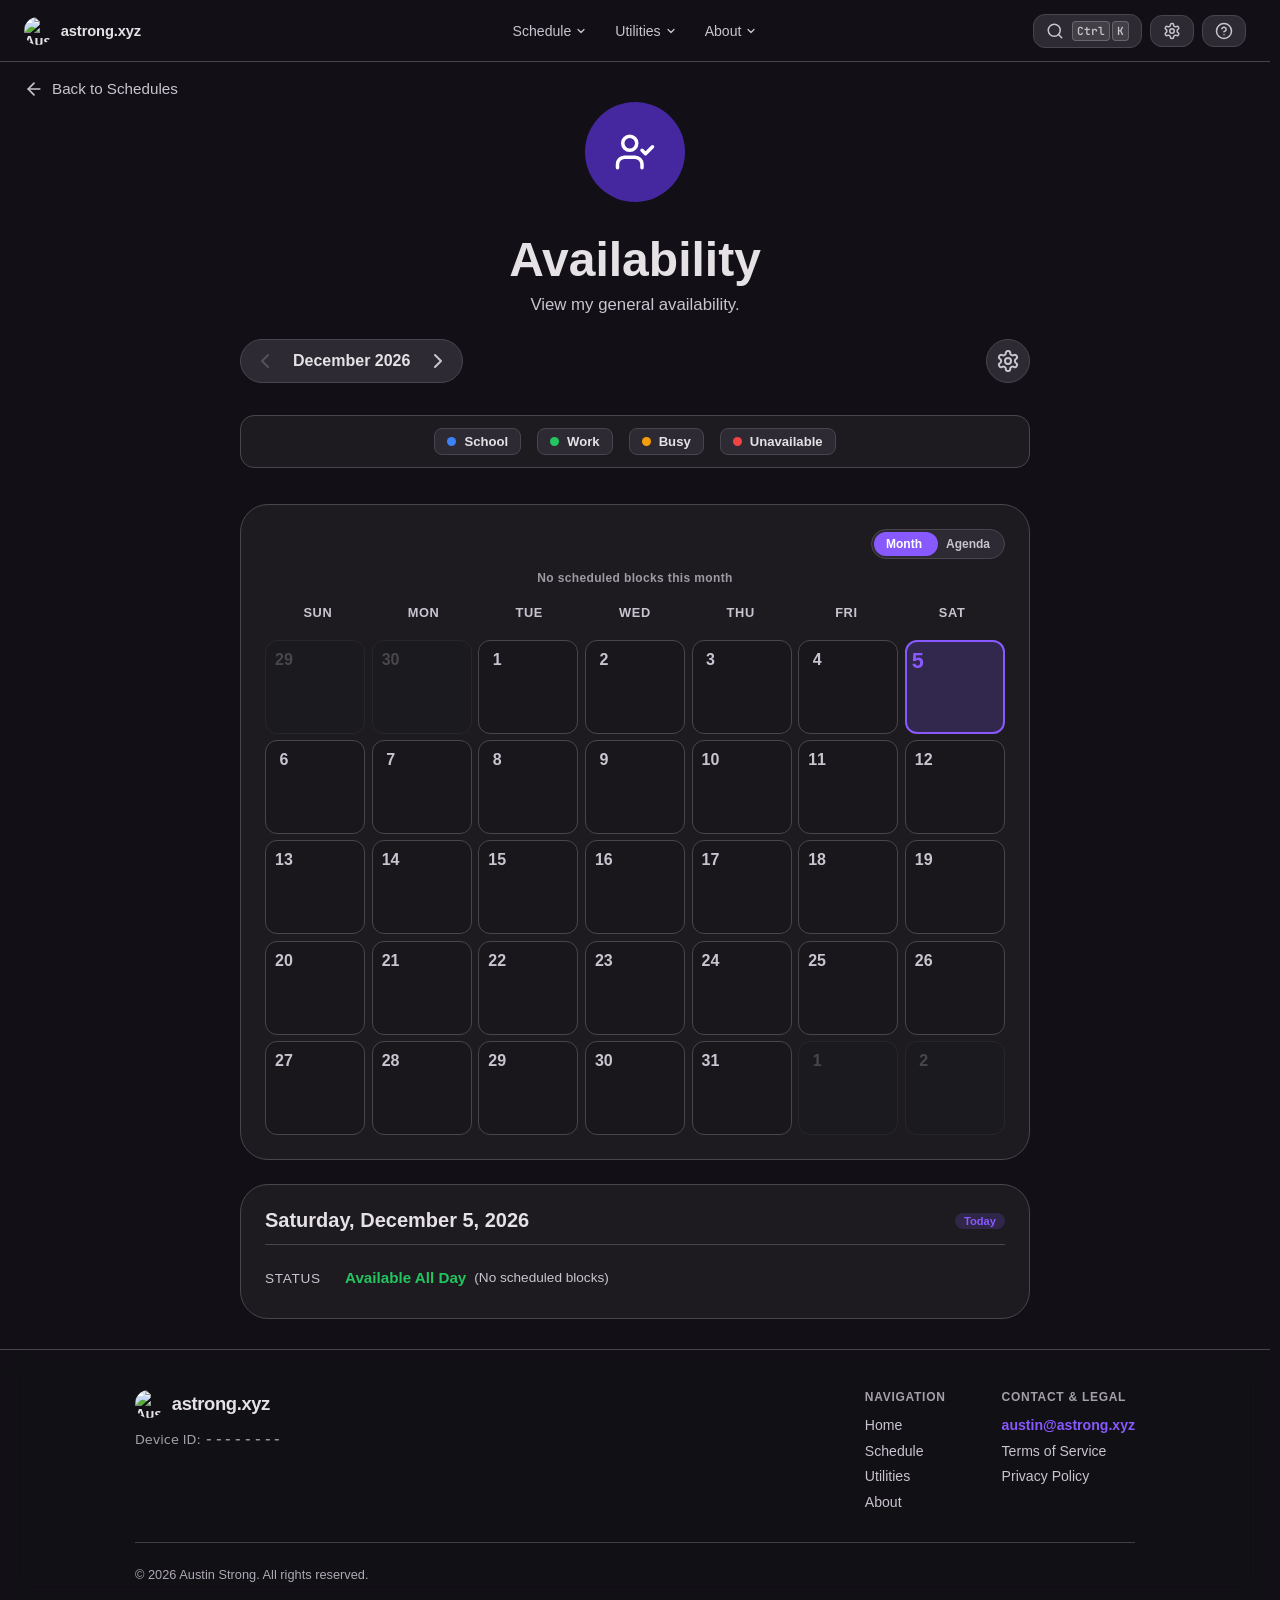
==== commit 0c2b6bc4: "feat: add universal runtime telemetry and initial schedule pages" ====
--- a/availability/index.html
+++ b/availability/index.html
@@ -160,7 +160,7 @@
     margin-bottom: -10px;
     width: clamp(80px, 8vw, 100px);
     height: clamp(80px, 8vw, 100px);
-    clip-path: url('#active-clip');
+    border-radius: 50%; overflow: hidden; cursor: default;
     display: flex;
     justify-content: center;
     align-items: center;
@@ -2032,8 +2032,7 @@
             min-height: 28px !important;
             max-width: 28px !important;
             max-height: 28px !important;
-            clip-path: url('#active-clip') !important;
-            -webkit-clip-path: url('#active-clip') !important;
+            border-radius: 50% !important; overflow: hidden !important; cursor: pointer !important;
             display: flex !important;
             justify-content: center !important;
             align-items: center !important;
@@ -2051,6 +2050,7 @@
             user-select: none;
             -webkit-user-select: none;
             -webkit-user-drag: none;
+            cursor: pointer !important;
         }
     </style>
 </head>
@@ -2062,30 +2062,6 @@
             <path d="M0.3955 0.0590C0.4007 0.0547 0.4033 0.0526 0.4057 0.0508C0.4615 0.0081 0.5385 0.0081 0.5943 0.0508C0.5967 0.0526 0.5993 0.0547 0.6045 0.0590C0.6068 0.0609 0.6079 0.0619 0.6091 0.0628C0.6354 0.0837 0.6675 0.0955 0.7010 0.0966C0.7024 0.0966 0.7039 0.0966 0.7069 0.0967C0.7136 0.0968 0.7170 0.0968 0.7199 0.0970C0.7898 0.1005 0.8488 0.1506 0.8644 0.2195C0.8651 0.2224 0.8657 0.2257 0.8670 0.2324C0.8675 0.2353 0.8678 0.2368 0.8681 0.2383C0.8749 0.2713 0.8921 0.3013 0.9170 0.3238C0.9181 0.3248 0.9192 0.3258 0.9215 0.3277C0.9265 0.3321 0.9291 0.3343 0.9313 0.3364C0.9825 0.3845 0.9959 0.4612 0.9640 0.5241C0.9627 0.5267 0.9610 0.5297 0.9577 0.5356C0.9563 0.5382 0.9556 0.5396 0.9549 0.5409C0.9391 0.5706 0.9331 0.6047 0.9379 0.6381C0.9381 0.6396 0.9383 0.6411 0.9388 0.6440C0.9399 0.6507 0.9404 0.6541 0.9408 0.6570C0.9495 0.7272 0.9109 0.7946 0.8465 0.8221C0.8438 0.8232 0.8406 0.8244 0.8343 0.8268C0.8315 0.8279 0.8301 0.8284 0.8288 0.8290C0.7978 0.8415 0.7715 0.8638 0.7539 0.8925C0.7531 0.8937 0.7524 0.8950 0.7508 0.8976C0.7474 0.9034 0.7457 0.9063 0.7441 0.9089C0.7061 0.9682 0.6337 0.9948 0.5668 0.9740C0.5640 0.9732 0.5608 0.9720 0.5545 0.9698C0.5517 0.9688 0.5503 0.9683 0.5489 0.9679C0.5171 0.9573 0.4829 0.9573 0.4511 0.9679C0.4497 0.9683 0.4483 0.9688 0.4455 0.9698C0.4392 0.9720 0.4360 0.9732 0.4332 0.9740C0.3663 0.9948 0.2939 0.9682 0.2559 0.9089C0.2543 0.9063 0.2526 0.9034 0.2492 0.8976C0.2476 0.8950 0.2469 0.8937 0.2461 0.8925C0.2285 0.8638 0.2022 0.8415 0.1712 0.8290C0.1699 0.8284 0.1685 0.8279 0.1657 0.8268C0.1594 0.8244 0.1562 0.8232 0.1535 0.8221C0.0891 0.7946 0.0505 0.7272 0.0592 0.6570C0.0596 0.6541 0.0601 0.6507 0.0612 0.6440C0.0617 0.6411 0.0619 0.6396 0.0621 0.6381C0.0669 0.6047 0.0609 0.5706 0.0451 0.5409C0.0444 0.5396 0.0437 0.5382 0.0423 0.5356C0.0390 0.5297 0.0373 0.5267 0.0360 0.5241C0.0041 0.4612 0.0175 0.3845 0.0687 0.3364C0.0709 0.3343 0.0735 0.3321 0.0785 0.3277C0.0808 0.3258 0.0819 0.3248 0.0830 0.3238C0.1079 0.3013 0.1251 0.2713 0.1319 0.2383C0.1322 0.2368 0.1325 0.2353 0.1330 0.2324C0.1343 0.2257 0.1349 0.2224 0.1356 0.2195C0.1512 0.1506 0.2102 0.1005 0.2801 0.0970C0.2830 0.0968 0.2864 0.0968 0.2931 0.0967C0.2961 0.0966 0.2976 0.0966 0.2990 0.0966C0.3325 0.0955 0.3646 0.0837 0.3909 0.0628C0.3921 0.0619 0.3932 0.0609 0.3955 0.0590Z" fill="#ffffff" />
         </svg>
     </div>
-
-    <!-- SVG Clip Path Definitions for Animated Cookie Avatar -->
-    <svg style="position: absolute; width: 0; height: 0; overflow: hidden;" version="1.1" xmlns="http://www.w3.org/2000/svg" aria-hidden="true">
-        <defs>
-            <clipPath id="nine-sided-cookie" clipPathUnits="objectBoundingBox">
-                <path d="M0.3955 0.0590C0.4007 0.0547 0.4033 0.0526 0.4057 0.0508C0.4615 0.0081 0.5385 0.0081 0.5943 0.0508C0.5967 0.0526 0.5993 0.0547 0.6045 0.0590C0.6068 0.0609 0.6079 0.0619 0.6091 0.0628C0.6354 0.0837 0.6675 0.0955 0.7010 0.0966C0.7024 0.0966 0.7039 0.0966 0.7069 0.0967C0.7136 0.0968 0.7170 0.0968 0.7199 0.0970C0.7898 0.1005 0.8488 0.1506 0.8644 0.2195C0.8651 0.2224 0.8657 0.2257 0.8670 0.2324C0.8675 0.2353 0.8678 0.2368 0.8681 0.2383C0.8749 0.2713 0.8921 0.3013 0.9170 0.3238C0.9181 0.3248 0.9192 0.3258 0.9215 0.3277C0.9265 0.3321 0.9291 0.3343 0.9313 0.3364C0.9825 0.3845 0.9959 0.4612 0.9640 0.5241C0.9627 0.5267 0.9610 0.5297 0.9577 0.5356C0.9563 0.5382 0.9556 0.5396 0.9549 0.5409C0.9391 0.5706 0.9331 0.6047 0.9379 0.6381C0.9381 0.6396 0.9383 0.6411 0.9388 0.6440C0.9399 0.6507 0.9404 0.6541 0.9408 0.6570C0.9495 0.7272 0.9109 0.7946 0.8465 0.8221C0.8438 0.8232 0.8406 0.8244 0.8343 0.8268C0.8315 0.8279 0.8301 0.8284 0.8288 0.8290C0.7978 0.8415 0.7715 0.8638 0.7539 0.8925C0.7531 0.8937 0.7524 0.8950 0.7508 0.8976C0.7474 0.9034 0.7457 0.9063 0.7441 0.9089C0.7061 0.9682 0.6337 0.9948 0.5668 0.9740C0.5640 0.9732 0.5608 0.9720 0.5545 0.9698C0.5517 0.9688 0.5503 0.9683 0.5489 0.9679C0.5171 0.9573 0.4829 0.9573 0.4511 0.9679C0.4497 0.9683 0.4483 0.9688 0.4455 0.9698C0.4392 0.9720 0.4360 0.9732 0.4332 0.9740C0.3663 0.9948 0.2939 0.9682 0.2559 0.9089C0.2543 0.9063 0.2526 0.9034 0.2492 0.8976C0.2476 0.8950 0.2469 0.8937 0.2461 0.8925C0.2285 0.8638 0.2022 0.8415 0.1712 0.8290C0.1699 0.8284 0.1685 0.8279 0.1657 0.8268C0.1594 0.8244 0.1562 0.8232 0.1535 0.8221C0.0891 0.7946 0.0505 0.7272 0.0592 0.6570C0.0596 0.6541 0.0601 0.6507 0.0612 0.6440C0.0617 0.6411 0.0619 0.6396 0.0621 0.6381C0.0669 0.6047 0.0609 0.5706 0.0451 0.5409C0.0444 0.5396 0.0437 0.5382 0.0423 0.5356C0.0390 0.5297 0.0373 0.5267 0.0360 0.5241C0.0041 0.4612 0.0175 0.3845 0.0687 0.3364C0.0709 0.3343 0.0735 0.3321 0.0785 0.3277C0.0808 0.3258 0.0819 0.3248 0.0830 0.3238C0.1079 0.3013 0.1251 0.2713 0.1319 0.2383C0.1322 0.2368 0.1325 0.2353 0.1330 0.2324C0.1343 0.2257 0.1349 0.2224 0.1356 0.2195C0.1512 0.1506 0.2102 0.1005 0.2801 0.0970C0.2830 0.0968 0.2864 0.0968 0.2931 0.0967C0.2961 0.0966 0.2976 0.0966 0.2990 0.0966C0.3325 0.0955 0.3646 0.0837 0.3909 0.0628C0.3921 0.0619 0.3932 0.0609 0.3955 0.0590Z" />
-            </clipPath>
-            <clipPath id="four-sided-cookie" clipPathUnits="objectBoundingBox">
-                <path d="M0.6154 0.1012C0.7947 0.0233 0.9767 0.2053 0.8988 0.3846L0.8859 0.4142C0.8622 0.4689 0.8622 0.5311 0.8859 0.5858L0.8988 0.6154C0.9767 0.7947 0.7947 0.9767 0.6154 0.8988L0.5858 0.8859C0.5311 0.8622 0.4689 0.8622 0.4142 0.8859L0.3846 0.8988C0.2053 0.9767 0.0233 0.7947 0.1012 0.6154L0.1141 0.5858C0.1378 0.5311 0.1378 0.4689 0.1141 0.4142L0.1012 0.3846C0.0233 0.2053 0.2053 0.0233 0.3846 0.1012L0.4142 0.1141C0.4689 0.1378 0.5311 0.1378 0.5858 0.1141L0.6154 0.1012Z" />
-            </clipPath>
-            <clipPath id="six-sided-cookie" clipPathUnits="objectBoundingBox">
-                <path d="M0.3314 0.0909C0.4253 0.0000 0.5747 0.0000 0.6686 0.0909C0.6973 0.1187 0.7325 0.1390 0.7711 0.1499C0.8970 0.1855 0.9717 0.3145 0.9397 0.4410C0.9299 0.4797 0.9299 0.5203 0.9397 0.5590C0.9717 0.6855 0.8970 0.8145 0.7711 0.8501C0.7325 0.8610 0.6973 0.8813 0.6686 0.9091C0.5747 1.0000 0.4253 1.0000 0.3314 0.9091C0.3027 0.8813 0.2675 0.8610 0.2289 0.8501C0.1030 0.8145 0.0283 0.6855 0.0603 0.5590C0.0701 0.5203 0.0701 0.4797 0.0603 0.4410C0.0283 0.3145 0.1030 0.1855 0.2289 0.1499C0.2675 0.1390 0.3027 0.1187 0.3314 0.0909Z" />
-            </clipPath>
-            <clipPath id="sunny" clipPathUnits="objectBoundingBox">
-                <path d="M0.7702 0.1213C0.8013 0.1234 0.8168 0.1245 0.8294 0.1300C0.8476 0.1379 0.8621 0.1524 0.8700 0.1706C0.8755 0.1832 0.8766 0.1987 0.8787 0.2298L0.8835 0.3008C0.8844 0.3134 0.8848 0.3197 0.8862 0.3257C0.8882 0.3344 0.8916 0.3427 0.8963 0.3502C0.8996 0.3554 0.9038 0.3602 0.9121 0.3696L0.9588 0.4232C0.9793 0.4467 0.9896 0.4585 0.9946 0.4713C1.0018 0.4897 1.0018 0.5103 0.9946 0.5287C0.9896 0.5415 0.9793 0.5533 0.9588 0.5768L0.9121 0.6303C0.9038 0.6399 0.8996 0.6446 0.8963 0.6498C0.8916 0.6573 0.8882 0.6656 0.8862 0.6743C0.8848 0.6803 0.8844 0.6866 0.8835 0.6992L0.8787 0.7702C0.8766 0.8013 0.8755 0.8168 0.8700 0.8294C0.8621 0.8476 0.8476 0.8621 0.8294 0.8700C0.8168 0.8755 0.8013 0.8766 0.7702 0.8787L0.6992 0.8835C0.6866 0.8844 0.6803 0.8848 0.6743 0.8862C0.6656 0.8882 0.6573 0.8916 0.6498 0.8963C0.6446 0.8996 0.6399 0.9038 0.6303 0.9121L0.5768 0.9588C0.5533 0.9793 0.5415 0.9896 0.5287 0.9946C0.5103 1.0018 0.4897 1.0018 0.4713 0.9946C0.4585 0.9896 0.4467 0.9793 0.4232 0.9588L0.3696 0.9121C0.3602 0.9038 0.3554 0.8996 0.3502 0.8963C0.3427 0.8916 0.3344 0.8882 0.3257 0.8862C0.3197 0.8848 0.3134 0.8844 0.3008 0.8835L0.2298 0.8787C0.1987 0.8766 0.1832 0.8755 0.1706 0.8700C0.1524 0.8621 0.1379 0.8476 0.1300 0.8294C0.1245 0.8168 0.1234 0.8013 0.1213 0.7702L0.1165 0.6992C0.1156 0.6866 0.1152 0.6803 0.1138 0.6743C0.1118 0.6656 0.1084 0.6573 0.1037 0.6498C0.1004 0.6446 0.0962 0.6399 0.0879 0.6303L0.0412 0.5768C0.0207 0.5533 0.0104 0.5415 0.0054 0.5287C-0.0018 0.5103 -0.0018 0.4897 0.0054 0.4713C0.0104 0.4585 0.0207 0.4467 0.0412 0.4232L0.0879 0.3696C0.0962 0.3602 0.1004 0.3554 0.1037 0.3502C0.1084 0.3427 0.1118 0.3344 0.1138 0.3257C0.1152 0.3197 0.1156 0.3134 0.1165 0.3008L0.1213 0.2298C0.1234 0.1987 0.1245 0.1832 0.1300 0.1706C0.1379 0.1524 0.1524 0.1379 0.1706 0.1300C0.1832 0.1245 0.1987 0.1234 0.2298 0.1213L0.3008 0.1165C0.3134 0.1156 0.3197 0.1152 0.3257 0.1138C0.3344 0.1118 0.3427 0.1084 0.3502 0.1037C0.3554 0.1004 0.3602 0.0962 0.3696 0.0879L0.4232 0.0412C0.4467 0.0207 0.4585 0.0104 0.4713 0.0054C0.4897 -0.0018 0.5103 -0.0018 0.5287 0.0054C0.5415 0.0104 0.5533 0.0207 0.5768 0.0412L0.6303 0.0879C0.6399 0.0962 0.6446 0.1004 0.6498 0.1037C0.6573 0.1084 0.6656 0.1118 0.6743 0.1138C0.6803 0.1152 0.6866 0.1156 0.6992 0.1165L0.7702 0.1213Z" />
-            </clipPath>
-            <clipPath id="twelve-sided-cookie" clipPathUnits="objectBoundingBox">
-                <path d="M0.4272 0.0308C0.4289 0.0291 0.4297 0.0283 0.4304 0.0276C0.4695 -0.0092 0.5305 -0.0092 0.5696 0.0276C0.5703 0.0283 0.5711 0.0291 0.5728 0.0308C0.5738 0.0318 0.5743 0.0323 0.5748 0.0327C0.5998 0.0566 0.6353 0.0661 0.6688 0.0579C0.6695 0.0578 0.6702 0.0576 0.6715 0.0572C0.6738 0.0566 0.6750 0.0563 0.6760 0.0561C0.7282 0.0438 0.7810 0.0743 0.7964 0.1257C0.7967 0.1266 0.7970 0.1278 0.7977 0.1300C0.7981 0.1314 0.7983 0.1321 0.7984 0.1327C0.8082 0.1659 0.8341 0.1918 0.8673 0.2016C0.8679 0.2017 0.8686 0.2019 0.8700 0.2023C0.8722 0.2030 0.8734 0.2033 0.8743 0.2036C0.9257 0.2190 0.9562 0.2718 0.9439 0.3240C0.9437 0.3250 0.9434 0.3262 0.9428 0.3285C0.9424 0.3298 0.9422 0.3305 0.9421 0.3312C0.9339 0.3647 0.9434 0.4002 0.9673 0.4252C0.9677 0.4257 0.9682 0.4262 0.9692 0.4272C0.9709 0.4289 0.9717 0.4297 0.9724 0.4304C1.0092 0.4695 1.0092 0.5305 0.9724 0.5696C0.9717 0.5703 0.9709 0.5711 0.9692 0.5728C0.9682 0.5738 0.9677 0.5743 0.9673 0.5748C0.9434 0.5998 0.9339 0.6353 0.9421 0.6688C0.9422 0.6695 0.9424 0.6702 0.9428 0.6715C0.9434 0.6738 0.9437 0.6750 0.9439 0.6760C0.9562 0.7282 0.9257 0.7810 0.8743 0.7964C0.8734 0.7967 0.8722 0.7970 0.8700 0.7977C0.8686 0.7981 0.8679 0.7983 0.8673 0.7984C0.8341 0.8082 0.8082 0.8341 0.7984 0.8673C0.7983 0.8679 0.7981 0.8686 0.7977 0.8700C0.7970 0.8722 0.7967 0.8734 0.7964 0.8743C0.7810 0.9257 0.7282 0.9562 0.6760 0.9439C0.6750 0.9437 0.6738 0.9434 0.6715 0.9428C0.6702 0.9424 0.6695 0.9422 0.6688 0.9421C0.6353 0.9339 0.5998 0.9434 0.5748 0.9673C0.5743 0.9677 0.5738 0.9682 0.5728 0.9692C0.5711 0.9709 0.5703 0.9717 0.5696 0.9724C0.5305 1.0092 0.4695 1.0092 0.4304 0.9724C0.4297 0.9717 0.4289 0.9709 0.4272 0.9692C0.4262 0.9682 0.4257 0.9677 0.4252 0.9673C0.4002 0.9434 0.3647 0.9339 0.3312 0.9421C0.3305 0.9422 0.3298 0.9424 0.3285 0.9428C0.3262 0.9434 0.3250 0.9437 0.3240 0.9439C0.2718 0.9562 0.2190 0.9257 0.2036 0.8743C0.2033 0.8734 0.2030 0.8722 0.2023 0.8700C0.2019 0.8686 0.2017 0.8679 0.2016 0.8673C0.1918 0.8341 0.1659 0.8082 0.1327 0.7984C0.1321 0.7983 0.1314 0.7981 0.1300 0.7977C0.1278 0.7970 0.1266 0.7967 0.1257 0.7964C0.0743 0.7810 0.0438 0.7282 0.0561 0.6760C0.0563 0.6750 0.0566 0.6738 0.0572 0.6715C0.0576 0.6702 0.0578 0.6695 0.0579 0.6688C0.0661 0.6353 0.0566 0.5998 0.0327 0.5748C0.0323 0.5743 0.0318 0.5738 0.0308 0.5728C0.0291 0.5711 0.0283 0.5703 0.0276 0.5696C-0.0092 0.5305 -0.0092 0.4695 0.0276 0.4304C0.0283 0.4297 0.0291 0.4289 0.0308 0.4272C0.0318 0.4262 0.0323 0.4257 0.0327 0.4252C0.0566 0.4002 0.0661 0.3647 0.0579 0.3312C0.0578 0.3305 0.0576 0.3298 0.0572 0.3285C0.0566 0.3262 0.0563 0.3250 0.0561 0.3240C0.0438 0.2718 0.0743 0.2190 0.1257 0.2036C0.1266 0.2033 0.1278 0.2030 0.1300 0.2023C0.1314 0.2019 0.1321 0.2017 0.1327 0.2016C0.1659 0.1918 0.1918 0.1659 0.2016 0.1327C0.2017 0.1321 0.2019 0.1314 0.2023 0.1300C0.2030 0.1278 0.2033 0.1266 0.2036 0.1257C0.2190 0.0743 0.2718 0.0438 0.3240 0.0561C0.3250 0.0563 0.3262 0.0566 0.3285 0.0572C0.3298 0.0576 0.3305 0.0578 0.3312 0.0579C0.3647 0.0661 0.4002 0.0566 0.4252 0.0327C0.4257 0.0323 0.4262 0.0318 0.4272 0.0308Z" />
-            </clipPath>
-            <clipPath id="active-clip" clipPathUnits="objectBoundingBox">
-                <path id="active-clip-path" d="M0.3955 0.0590C0.4007 0.0547 0.4033 0.0526 0.4057 0.0508C0.4615 0.0081 0.5385 0.0081 0.5943 0.0508C0.5967 0.0526 0.5993 0.0547 0.6045 0.0590C0.6068 0.0609 0.6079 0.0619 0.6091 0.0628C0.6354 0.0837 0.6675 0.0955 0.7010 0.0966C0.7024 0.0966 0.7039 0.0966 0.7069 0.0967C0.7136 0.0968 0.7170 0.0968 0.7199 0.0970C0.7898 0.1005 0.8488 0.1506 0.8644 0.2195C0.8651 0.2224 0.8657 0.2257 0.8670 0.2324C0.8675 0.2353 0.8678 0.2368 0.8681 0.2383C0.8749 0.2713 0.8921 0.3013 0.9170 0.3238C0.9181 0.3248 0.9192 0.3258 0.9215 0.3277C0.9265 0.3321 0.9291 0.3343 0.9313 0.3364C0.9825 0.3845 0.9959 0.4612 0.9640 0.5241C0.9627 0.5267 0.9610 0.5297 0.9577 0.5356C0.9563 0.5382 0.9556 0.5396 0.9549 0.5409C0.9391 0.5706 0.9331 0.6047 0.9379 0.6381C0.9381 0.6396 0.9383 0.6411 0.9388 0.6440C0.9399 0.6507 0.9404 0.6541 0.9408 0.6570C0.9495 0.7272 0.9109 0.7946 0.8465 0.8221C0.8438 0.8232 0.8406 0.8244 0.8343 0.8268C0.8315 0.8279 0.8301 0.8284 0.8288 0.8290C0.7978 0.8415 0.7715 0.8638 0.7539 0.8925C0.7531 0.8937 0.7524 0.8950 0.7508 0.8976C0.7474 0.9034 0.7457 0.9063 0.7441 0.9089C0.7061 0.9682 0.6337 0.9948 0.5668 0.9740C0.5640 0.9732 0.5608 0.9720 0.5545 0.9698C0.5517 0.9688 0.5503 0.9683 0.5489 0.9679C0.5171 0.9573 0.4829 0.9573 0.4511 0.9679C0.4497 0.9683 0.4483 0.9688 0.4455 0.9698C0.4392 0.9720 0.4360 0.9732 0.4332 0.9740C0.3663 0.9948 0.2939 0.9682 0.2559 0.9089C0.2543 0.9063 0.2526 0.9034 0.2492 0.8976C0.2476 0.8950 0.2469 0.8937 0.2461 0.8925C0.2285 0.8638 0.2022 0.8415 0.1712 0.8290C0.1699 0.8284 0.1685 0.8279 0.1657 0.8268C0.1594 0.8244 0.1562 0.8232 0.1535 0.8221C0.0891 0.7946 0.0505 0.7272 0.0592 0.6570C0.0596 0.6541 0.0601 0.6507 0.0612 0.6440C0.0617 0.6411 0.0619 0.6396 0.0621 0.6381C0.0669 0.6047 0.0609 0.5706 0.0451 0.5409C0.0444 0.5396 0.0437 0.5382 0.0423 0.5356C0.0390 0.5297 0.0373 0.5267 0.0360 0.5241C0.0041 0.4612 0.0175 0.3845 0.0687 0.3364C0.0709 0.3343 0.0735 0.3321 0.0785 0.3277C0.0808 0.3258 0.0819 0.3248 0.0830 0.3238C0.1079 0.3013 0.1251 0.2713 0.1319 0.2383C0.1322 0.2368 0.1325 0.2353 0.1330 0.2324C0.1343 0.2257 0.1349 0.2224 0.1356 0.2195C0.1512 0.1506 0.2102 0.1005 0.2801 0.0970C0.2830 0.0968 0.2864 0.0968 0.2931 0.0967C0.2961 0.0966 0.2976 0.0966 0.2990 0.0966C0.3325 0.0955 0.3646 0.0837 0.3909 0.0628C0.3921 0.0619 0.3932 0.0609 0.3955 0.0590Z" />
-            </clipPath>
-        </defs>
-    </svg>
 
 
     <!-- Back Arrow -->
--- a/availability/style.css
+++ b/availability/style.css
@@ -122,7 +122,8 @@
     margin-bottom: -10px;
     width: clamp(80px, 8vw, 100px);
     height: clamp(80px, 8vw, 100px);
-    clip-path: url('#active-clip');
+    border-radius: 50%;
+    overflow: hidden;
     display: flex;
     justify-content: center;
     align-items: center;
@@ -157,13 +158,14 @@
     min-height: 28px !important;
     max-width: 28px !important;
     max-height: 28px !important;
-    clip-path: url('#active-clip') !important;
-    -webkit-clip-path: url('#active-clip') !important;
+    border-radius: 50%;
+    overflow: hidden;
     display: flex !important;
     justify-content: center !important;
     align-items: center !important;
     flex-shrink: 0 !important;
     overflow: hidden !important;
+    cursor: pointer !important;
 }
 
 .pfp-wrapper-small img,
@@ -177,6 +179,7 @@
     user-select: none;
     -webkit-user-select: none;
     -webkit-user-drag: none;
+    cursor: pointer !important;
 }
 
 .pfp-icon-content {
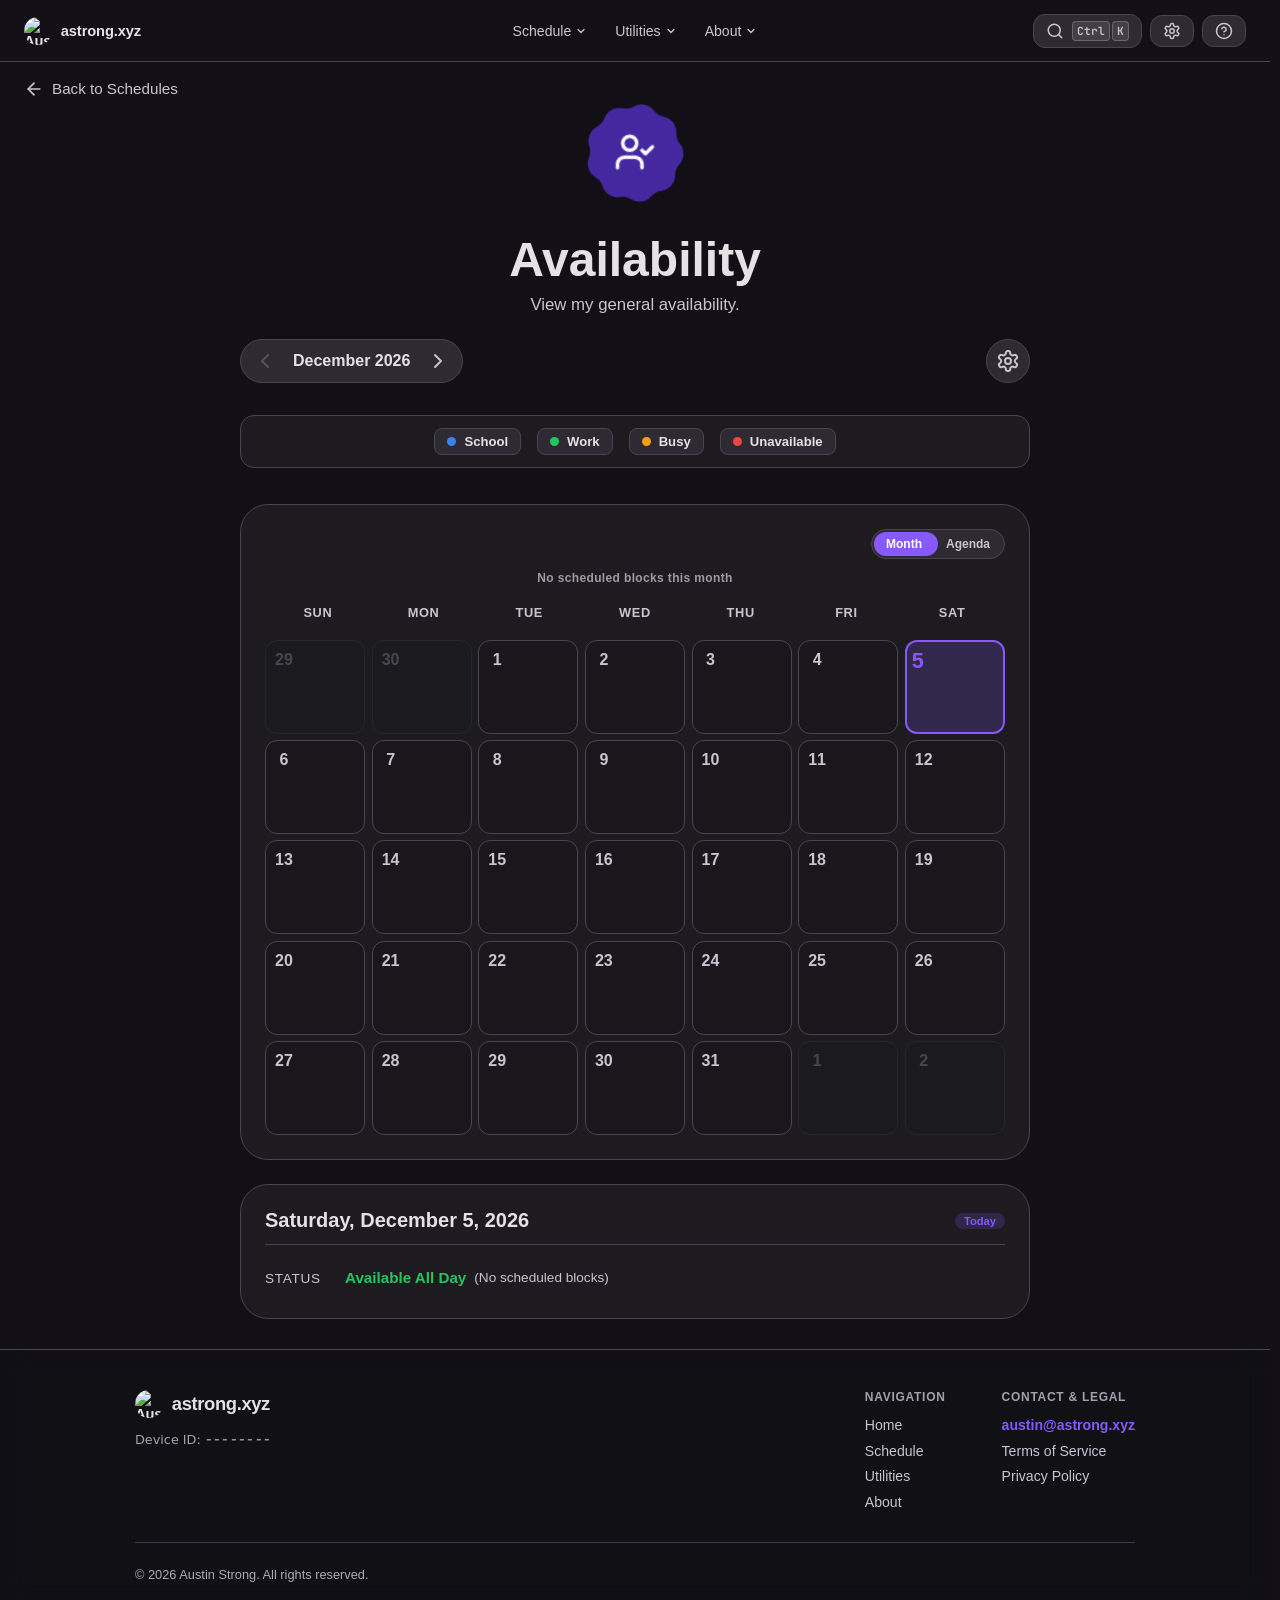
==== commit 65a42819: "feat: add schedule index pages for starbucks, availability, and school" ====
--- a/availability/index.html
+++ b/availability/index.html
@@ -13,6 +13,7 @@
     </script>
     <meta charset="UTF-8">
     <meta name="viewport" content="width=device-width, initial-scale=1.0">
+    <meta name="google-adsense-account" content="ca-pub-7619983200423366">
     <title>Availability - Austin Strong</title>
     <meta name="description" content="View my general availability, including school, work, busy, and unavailable times.">
     <link rel="icon" href="https://astrong.xyz/assets/images/pfp-nine-sided-cookie.png" type="image/png">
